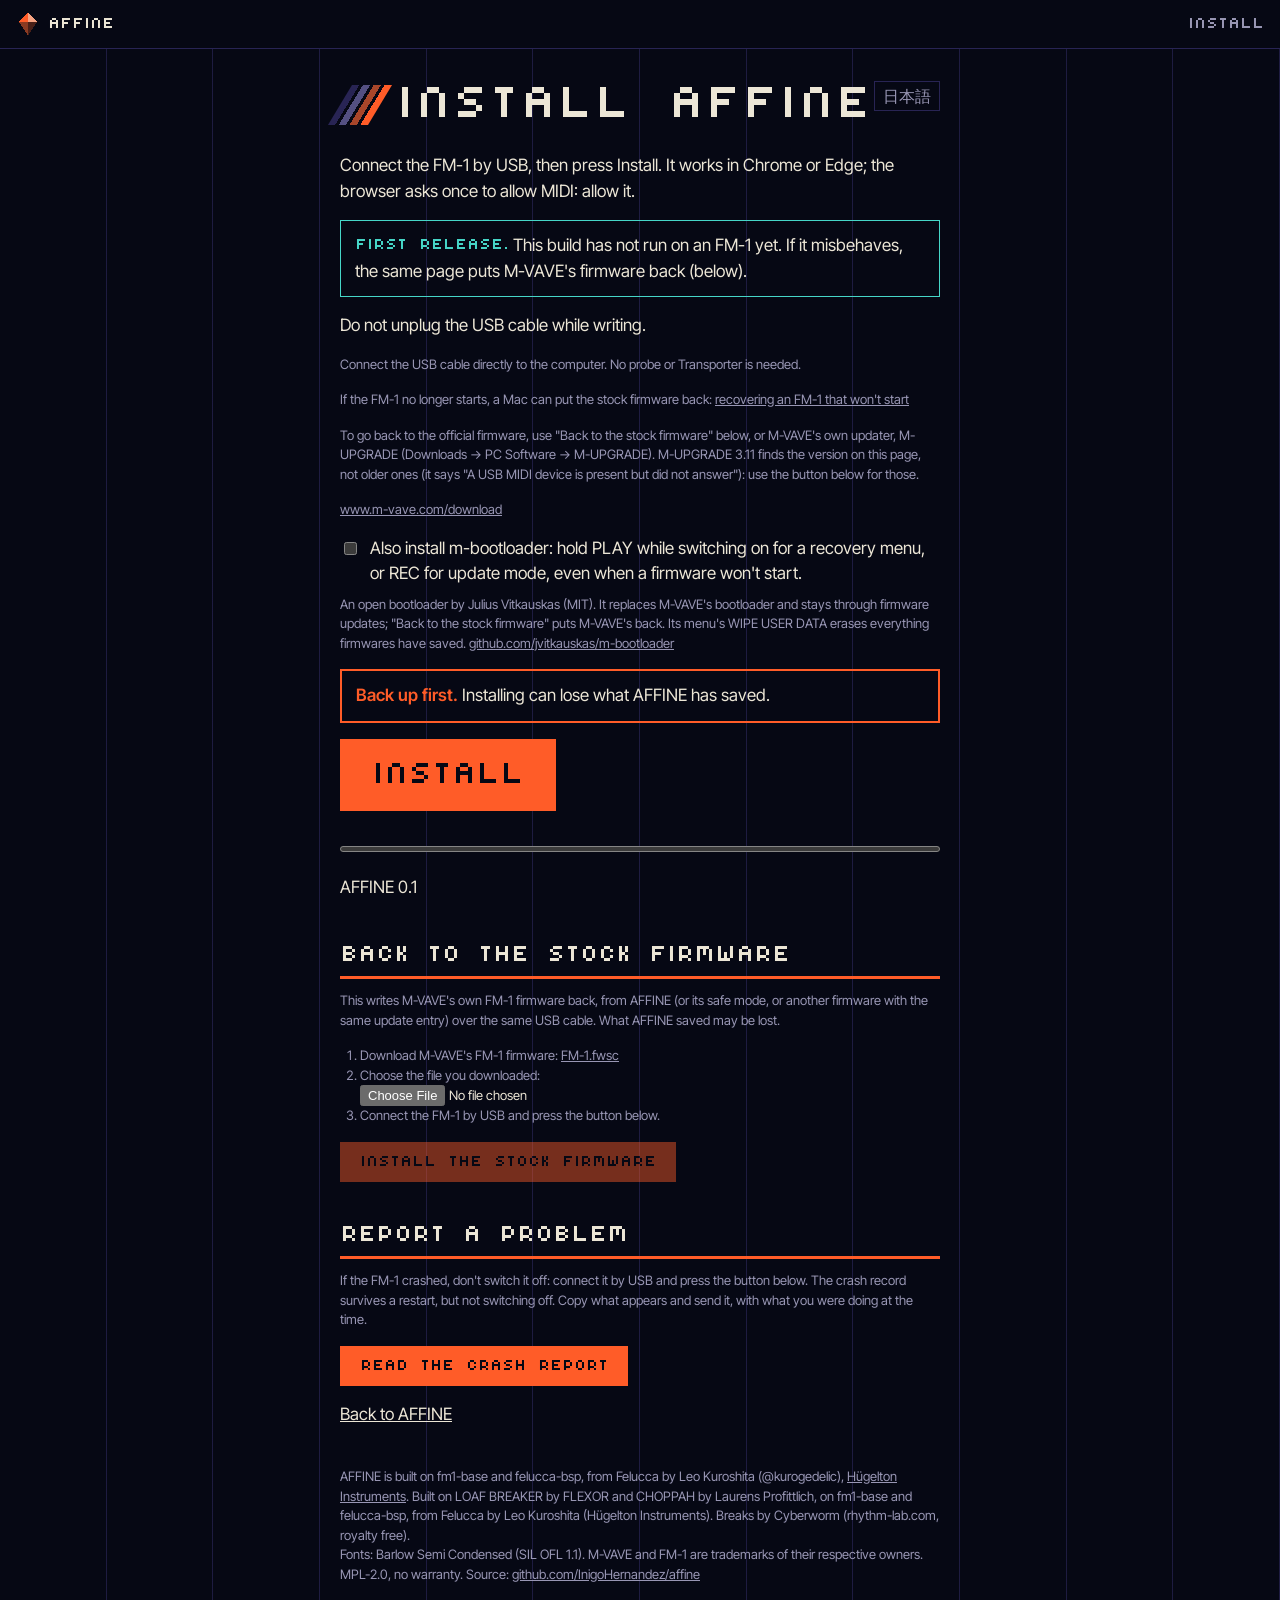
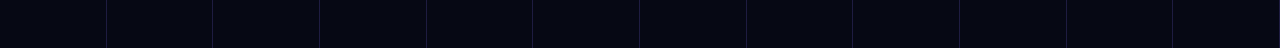
==== web/install/index.html @ 83c556fc "AFFINE 0.1: the installer on the site, the release's package, the Hub's files - web/install/: fm1-ba" ====
<!doctype html>
<!-- SPDX-License-Identifier: MPL-2.0
     Copyright (C) 2026 Charles Vestal
     Copyright (C) 2026 Leo Kuroshita (@kurogedelic), Hügelton Instruments
     A firmware's installer page: Felucca's (by way of X0X and FoMni-1), English first. tools/make_site.py fills in
     the firmware's name, source and credits ({{...}}) and inlines fm1pkg.js, fm1ota.js and the package's metadata. -->
<html lang="en">
<head>
<meta charset="utf-8">
<meta name="viewport" content="width=device-width, initial-scale=1">
<title>Install · AFFINE</title>
<style>
  /* light: the coral and the dim brown darkened just enough for 4.5:1 on the cream (and white on the coral) */
  :root { --bg: #faf4e8; --fg: #48392f; --dim: #6e5c4b; --accent: #b84a1e; --on-accent: #fff; --bad: #a3271b; --focus: #1f6fd1; }
  @media (prefers-color-scheme: dark) {
    :root:not([data-theme="light"]) { --bg: #1c1814; --fg: #f2e8d8; --dim: #b3a28e; --accent: #f28a5a; --on-accent: #2a140a; --bad: #ff8a73; --focus: #79adff; }
  }
  :root[data-theme="dark"] { --bg: #1c1814; --fg: #f2e8d8; --dim: #b3a28e; --accent: #f28a5a; --on-accent: #2a140a; --bad: #ff8a73; --focus: #79adff; }
  body { margin: 0; background: var(--bg); color: var(--fg);
         font: 16px/1.6 -apple-system, BlinkMacSystemFont, "Helvetica Neue", Arial, sans-serif; }
  main { max-width: 520px; margin: 0 auto; padding: 48px 16px 0; }
  footer { max-width: 520px; margin: 0 auto; padding: 24px 16px 48px; }
  h1 { font-size: 24px; font-weight: 600; margin: 0 0 24px; }
  .lang { float: right; font-size: 13px; color: var(--dim); cursor: pointer; text-decoration: underline; background: none; padding: 4px 0; }
  p { margin: 0 0 16px; }
  button { font: inherit; background: var(--accent); color: var(--on-accent); border: 0; border-radius: 999px; padding: 8px 22px; cursor: pointer; }
  button:disabled { opacity: .45; cursor: default; }
  :focus-visible { outline: 3px solid var(--focus); outline-offset: 2px; }
  a { color: inherit; }
  #alert { color: var(--bad); font-weight: 600; margin: 0; }
  #alert:empty { display: none; }
  .sr { position: absolute; width: 1px; height: 1px; overflow: hidden; clip: rect(0 0 0 0); white-space: nowrap; }
  #status { margin-top: 16px; min-height: 1.6em; }
  .small { color: var(--dim); font-size: 13px; }
  progress { width: 100%; height: 8px; margin-top: 16px; accent-color: var(--accent); }
  pre { color: var(--dim); font-size: 12px; white-space: pre-wrap; margin-top: 16px; }
  /* the log: its own scrolling box (an install is a few thousand lines), hidden until it has some */
  #log { max-height: 15em; overflow-y: auto; overscroll-behavior: contain; padding: 8px 10px; border-radius: 6px;
         border: 1px solid color-mix(in srgb, var(--dim) 35%, transparent); }
  #log:empty { display: none; }
  #portlist { list-style: none; padding: 0; }
  #portlist li { display: flex; gap: 10px; align-items: center; margin: 0 0 6px; }
  h2 { font-size: 18px; font-weight: 600; margin: 40px 0 12px; }
  ol { margin: 0 0 16px; padding-left: 20px; }
  textarea { width: 100%; box-sizing: border-box; font: 12px/1.4 ui-monospace, Menlo, monospace; color: var(--fg);
             background: transparent; border: 1px solid var(--dim); border-radius: 6px; padding: 8px; }
  input[type=file] { font: inherit; font-size: 13px; color: var(--fg); max-width: 100%; }
  .opt { display: flex; gap: 10px; align-items: flex-start; margin: 0 0 8px; }
  .opt input { margin-top: 6px; accent-color: var(--accent); }
  .backup { border: 2px solid var(--accent); border-radius: 10px; padding: 12px 14px; margin: 0 0 16px; }
  .backup strong { color: var(--accent); }
  dialog { max-width: 440px; border: 0; border-radius: 12px; padding: 24px; background: var(--bg); color: var(--fg);
           box-shadow: 0 8px 40px rgba(0, 0, 0, .35); }
  dialog::backdrop { background: rgba(0, 0, 0, .45); }
  dialog h2 { margin: 0 0 12px; }
  dialog .row { display: flex; gap: 12px; justify-content: flex-end; margin: 24px 0 0; }
  button.plain { background: none; color: var(--fg); border: 1px solid var(--dim); }
  @media (prefers-reduced-motion: reduce) { * { transition: none !important; animation: none !important; } }
</style>
<link rel="icon" href="../gem.svg" type="image/svg+xml">
<style>/* AFFINE (web/install_theme.py): the installer in POLYGON */
@font-face { font-family: "AFF Pixel"; src: url(../fonts/mono2k-font.otf) format("opentype"); font-display: block; }
@font-face { font-family: "Inter Tight"; src: url(../fonts/InterTight-400.woff) format("woff"); font-weight: 400; }
@font-face { font-family: "Inter Tight"; src: url(../fonts/InterTight-600.woff) format("woff"); font-weight: 600 900; }
:root, :root:not([data-theme="light"]), :root[data-theme="dark"] {
  --bg: #060814; --fg: #ece6d6; --dim: #9896b4; --accent: #ff5c28; --on-accent: #060814; --bad: #ff8a73; --focus: #46d6c8;
  --line: #282454; --card: #181634; color-scheme: dark; }
html { background: var(--bg); }
body { font: 17px/1.5 "Inter Tight", "Helvetica Neue", Arial, sans-serif;
  background-image: repeating-linear-gradient(90deg, transparent 0 calc(100% / 12 - 1px), color-mix(in srgb, var(--line) 70%, transparent) calc(100% / 12 - 1px) calc(100% / 12)); }
main { max-width: 600px; padding-top: 32px; }
footer { max-width: 600px; }
h1 { font: 400 48px/1 "AFF Pixel", ui-monospace, monospace; text-transform: uppercase; margin: 0 0 24px;
  display: flex; align-items: center; gap: 16px; }
h1::before { content: ""; flex: 0 0 auto; width: 40px; height: 40px; transform: skewX(-31deg);
  background: linear-gradient(90deg, var(--line) 0 18%, transparent 18% 27%, #545082 27% 45%, transparent 45% 54%, #a8462a 54% 72%, transparent 72% 81%, var(--accent) 81%); }
h2 { font: 400 24px/1.1 "AFF Pixel", ui-monospace, monospace; text-transform: uppercase; padding-bottom: 8px; border-bottom: 3px solid var(--accent); }
button { border-radius: 0; font: 400 16px/1 "AFF Pixel", ui-monospace, monospace; text-transform: uppercase; padding: 12px 20px; }
button:hover:not(:disabled) { outline: 2px solid var(--accent); outline-offset: 2px; }
button.plain { border-color: var(--line); }
.lang { font: 400 16px/1 "AFF Pixel", ui-monospace, monospace; text-decoration: none; color: var(--dim); border: 1px solid var(--line); padding: 6px 8px; }
#go { font-size: 32px; padding: 20px 32px; }
progress { height: 12px; accent-color: var(--accent); }
#log, textarea { border-radius: 0; border-color: var(--line); background: var(--card); }
.backup { border-radius: 0; }
dialog { border-radius: 0; border: 1px solid var(--accent); }
.affbar { display: flex; justify-content: space-between; align-items: center; gap: 16px; min-height: 48px; padding: 0 16px;
  border-bottom: 1px solid var(--line); background: var(--bg); font: 400 16px/1 "AFF Pixel", ui-monospace, monospace; text-transform: uppercase; }
.affbar a { display: inline-flex; align-items: center; gap: 8px; text-decoration: none; }
.affbar a:hover { color: var(--accent); }
.affbar svg { width: 24px; height: 24px; }
.affbar span { color: var(--dim); }
.affnote { padding: 12px 14px; border: 1px solid var(--focus); color: var(--fg); }
.affnote b { font: 400 16px/1 "AFF Pixel", ui-monospace, monospace; text-transform: uppercase; color: var(--focus); }
</style>
</head>
<body>
<nav class="affbar" aria-label="AFFINE"><a href="../"><svg viewBox="0 0 32 32" aria-hidden="true" shape-rendering="crispEdges"><path fill="#ff5c28" d="M16 1 4 13h12z"/><path fill="#f6a382" d="M16 1 28 13H16z"/><path fill="#8a3a22" d="M4 13h12v18z"/><path fill="#4a2018" d="M16 13h12L16 31z"/></svg>AFFINE</a><span>Install</span></nav>
<main>
  <button type="button" class="lang" id="lang" lang="ja">日本語</button>
  <h1>Install AFFINE</h1>
  <p data-t="intro">Connect the FM-1 by USB, then press Install. It works in Chrome or Edge; the browser asks once to allow MIDI: allow it.</p>
  <p class="affnote"><b>First release.</b> This build has not run on an FM-1 yet. If it misbehaves, the same page puts M-VAVE's firmware back (below).</p>
  <p data-t="warn">Do not unplug the USB cable while writing.</p>
  <p class="small" data-t="direct"></p>
  <p class="small"><span data-t="brick"></span>
    <a href="https://github.com/hugelton/felucca-bsp/tree/main/tools" data-t="bricklink">recovering an FM-1 that won't start</a></p>
  <p class="small" data-t="back"></p>
  <p class="small"><a href="https://www.m-vave.com/download" target="_blank" rel="noopener">www.m-vave.com/download<span class="sr" data-t="newtab"> (opens in a new tab)</span></a></p>
  <div id="mbootopt" hidden>
    <p class="opt"><input type="checkbox" id="mboot"><label for="mboot" data-t="mboot"></label></p>
    <p class="small"><span data-t="mbootwhy"></span>
      <a href="https://github.com/jvitkauskas/m-bootloader" target="_blank" rel="noopener">github.com/jvitkauskas/m-bootloader<span class="sr" data-t="newtab"> (opens in a new tab)</span></a></p>
  </div>
  <p class="backup"><strong data-t="bakh">Back up first.</strong> <span data-t="confirmbak"></span>
    <a class="baklink" href="../backup/" target="_blank" rel="noopener"><span data-t="backuplink"></span><span class="sr" data-t="newtab"> (opens in a new tab)</span></a></p>
  <p><button type="button" id="go" disabled data-t="install">Install</button></p>
  <label class="sr" for="bar" data-t="progress">Progress</label>
  <progress id="bar" max="100" value="0"></progress>
  <p id="status" role="status"></p>
  <p id="alert" role="alert"></p>
  <pre id="log"></pre>
  <div id="portpick" hidden>
    <h2 data-t="pickh">Is the FM-1 under another name?</h2>
    <p class="small" data-t="pickwhy"></p>
    <ul id="portlist" class="small"></ul>
    <p id="pickstatus" role="status"></p>
  </div>
  <h2 data-t="stockh">Back to the stock firmware</h2>
  <p class="small" data-t="stockwhy"></p>
  <ol class="small">
    <li><span data-t="stock1"></span> <a id="stocklink" href="https://yms-file-store.oss-cn-hongkong.aliyuncs.com/software/firmware/FM-1.fwsc">FM-1.fwsc</a></li>
    <li><label for="stockfile" data-t="stock2">Choose the file you downloaded:</label><br><input type="file" id="stockfile" accept=".fwsc"></li>
    <li data-t="stock3"></li>
  </ol>
  <p><button type="button" id="stockgo" disabled data-t="stockinstall">Install the stock firmware</button></p>
  <h2 data-t="reporth">Report a problem</h2>
  <p class="small" data-t="reportwhy"></p>
  <p><button type="button" id="reportgo" data-t="reportread">Read the crash report</button>
    <button type="button" id="reportcopy" hidden data-t="reportcopy">Copy</button></p>
  <p id="reportstatus" role="status"></p>
  <label class="sr" for="report" data-t="reportlabel">Crash report</label>
  <textarea id="report" readonly hidden rows="14"></textarea>
  <p><a href="../" data-t="manual">Back to AFFINE</a></p>
</main>
<dialog id="appask" aria-labelledby="appaskh">
  <form method="dialog">
    <h2 id="appaskh"></h2>
    <div id="appaskt"></div>
    <div class="row" id="appaskrow"></div>
  </form>
</dialog>
<dialog id="confirm" aria-labelledby="confirmh">
  <form method="dialog">
    <h2 id="confirmh" data-t="confirmh"></h2>
    <p class="backup"><strong data-t="bakh">Back up first.</strong> <span data-t="confirmbak"></span>
      <a class="baklink" href="../backup/" target="_blank" rel="noopener"><span data-t="backuplink"></span><span class="sr" data-t="newtab"> (opens in a new tab)</span></a></p>
    <p class="opt"><input type="checkbox" id="bakok"><label for="bakok" data-t="bakok"></label></p>
    <p data-t="confirm1"></p>
    <p id="confirmboot" data-t="confirmboot"></p>
    <div class="row"><button type="submit" class="plain" value="cancel" data-t="confirmcancel"></button>
      <button type="submit" id="confirmgo" value="go" disabled data-t="confirmgo"></button></div>
  </form>
</dialog>
<footer>
  <p class="small">AFFINE is built on fm1-base and felucca-bsp, from Felucca by Leo Kuroshita (@kurogedelic), <a href="https://hugelton.com" target="_blank" rel="noopener">Hügelton Instruments<span class="sr" data-t="newtab"> (opens in a new tab)</span></a>. Built on LOAF BREAKER by FLEXOR and CHOPPAH by Laurens Profittlich, on fm1-base and felucca-bsp, from Felucca by Leo Kuroshita (Hügelton Instruments). Breaks by Cyberworm (rhythm-lab.com, royalty free).<br>
    Fonts: Barlow Semi Condensed (SIL OFL 1.1). M-VAVE and FM-1 are trademarks of their respective owners.<br>
    <span data-t="license"></span> <a href="https://github.com/InigoHernandez/affine" target="_blank" rel="noopener">github.com/InigoHernandez/affine<span class="sr" data-t="newtab"> (opens in a new tab)</span></a></p>
</footer>
<script type="module">
// SPDX-License-Identifier: MPL-2.0
// Copyright (C) 2026 Charles Vestal
// Copyright (C) 2026 Chris Farrell (the FM-1's usual port names, and other ports asked only once allowed: from
//   fm-static, github.com/seajaysec/fm-static, by his permission under MPL-2.0: seajaysec/fm-static#1)
//
// Finding FM-1s on Web MIDI, one copy for every page: fm1-base's installer (through fm1ota.js) and backup page, and
// the FM-1 Screen Reader's page (fm1-reader web/reader.js). fm1-reader keeps a copy of this file, made and checked by
// its tools/sync_announce.sh: change it here.
//
// A port is asked who it is in one of two ways:
//  - The screen reader's HELLO (fm1-reader PROTOCOL.md): F0 7D 53 52 01 01 F7. 7D is the ID for non-commercial use,
//    which other gear ignores, so a HELLO goes to every port, ASK_TRIES times while the port stays plugged in. Every
//    firmware on fm1-base answers it (device/announce.c) with its name and the link to its words file, whatever its
//    port is called. M-VAVE's firmware and the update loader don't.
//  - The update protocol's identity query (fm1ota.js handshake): M-VAVE's own SysEx, which the stock firmware and the
//    loader answer too. It goes only to an askable port: one with a usual name (PORT_NAMES), one the user picked, or
//    one that answered a HELLO.
// A HELLO answer is told from the HELLO itself by the name in it: a loopback (macOS's IAC bus, a DAW's MIDI through)
// sends the HELLO back as it went out, with no name.

// port names asked without being picked (any case, part of the name). "FM1": the Open firmware's "FM1 Community"
// The FM-1 firmwares of the family name their own port after themselves (an FM-1 running one shows as that name alone):
// "optimist", "sloop", "melodee", "loom-8" / "loom8", as tools/fm1ports.py asks them too.
const PORT_NAMES = ["fm-1", "fm1", "felucca", "ota", "composite", "sinco", "usb-midi", "optimist", "sloop", "melodee", "loom-8", "loom8"];
function usualName(name, names = PORT_NAMES) {
  const n = (name || "").toLowerCase();
  return names.some((p) => n.includes(p));
}

const livePorts = (map) => [...map.values()].filter((p) => p.state !== "disconnected");

// an input's output: the one with its name; else the only one with its name but for a number at the end (Windows
// numbers each port); else the only output there is. null: none
function outputFor(access, input) {
  const outs = livePorts(access.outputs);
  const bare = (s) => (s || "").replace(/\s+\d+$/, "");
  const same = outs.filter((o) => bare(o.name) === bare(input.name));
  return outs.find((o) => o.name === input.name) || (same.length === 1 ? same[0] : null) ||
    (outs.length === 1 ? outs[0] : null);
}

// every plugged-in input that has an output: [{ name, input, output }]
function pairs(access) {
  return livePorts(access.inputs).map((input) => ({ name: input.name || "", input, output: outputFor(access, input) }))
    .filter((p) => p.output);
}

// ---------------------------------------------------------------- the screen reader's HELLO (fm1-reader PROTOCOL.md)
const SR = [0x7D, 0x53, 0x52];
const SR_HELLO = 1, SR_BYE = 2, SR_WHERE = 3, SR_SAY = 16, SR_VER = 1;
const ASK_TRIES = 3;
const srFrame = (cmd, ...args) => [0xF0, ...SR, cmd, ...args, 0xF7];
const isSr = (d) => !!d && d[0] === 0xF0 && d[1] === SR[0] && d[2] === SR[1] && d[3] === SR[2];

// a HELLO answer -> { name, words } (words: the https link to its words file, or ""), or null when it is none: a
// HELLO sent back by a loopback has no name
function srHello(d) {
  if (!isSr(d) || d[4] !== SR_HELLO || d[d.length - 1] !== 0xF7) return null;
  const [name = "", words = ""] = String.fromCharCode(...Array.from(d.slice(6, d.length - 1)).filter((b) => b < 128))
    .split("\0");
  if (!name) return null;
  return { name, words: /^https:\/\/[^\s"']+\.json$/.test(words) ? words : "" };
}

// which outputs a HELLO goes to now: every output ASK_TRIES times after it appears, then only the ones that answered
// (a reader keeps those listening). Other gear on the computer gets three short SysEx it ignores, not one every two
// seconds. forget(id) when a port is unplugged or lost: it is asked again
class Asking {
  constructor(tries = ASK_TRIES) { this.tries = tries; this.n = new Map(); }
  due(output, answered = false) {
    const k = this.n.get(output.id) || 0;
    if (!answered && k >= this.tries) return false;
    this.n.set(output.id, k + 1);
    return true;
  }
  forget(id) { this.n.delete(id); }
  clear() { this.n.clear(); }
}

// one search: the port pairs that answer a HELLO -> [{ name, firmware, words, input, output }] (firmware: the name
// and version it gives, e.g. "X0X 1.1"). Asks up to `tries` times, `ms` apart, stopping when every port has answered;
// skip(name): ports not to ask. No BYE after it: a device stops by itself 5 s after the last HELLO, and a BYE would
// also stop a reader page that is listening to it
async function askAll(access, { ms = 500, tries = ASK_TRIES, skip = () => false } = {}) {
  const ps = pairs(access).filter((p) => !skip(p.name));
  const got = new Map();
  const ears = ps.map((p) => [p, (e) => {
    const h = srHello(e.data);
    if (h && !got.has(p.input)) got.set(p.input, { name: p.name, firmware: h.name, words: h.words, input: p.input, output: p.output });
  }]);
  for (const [p, f] of ears) {
    try { await p.input.open(); } catch (_) { /* taken: it answers nothing */ }
    p.input.addEventListener("midimessage", f);
  }
  try {
    for (let t = 0; t < tries && got.size < ps.length; t++) {
      const sent = new Set();
      for (const p of ps) {
        if (got.has(p.input) || sent.has(p.output)) continue;
        sent.add(p.output);
        try { p.output.send(srFrame(SR_HELLO, SR_VER)); } catch (_) { /* unplugged */ }
      }
      await new Promise((r) => setTimeout(r, ms));
    }
  } finally {
    for (const [p, f] of ears) p.input.removeEventListener("midimessage", f);
  }
  return [...got.values()];
}

// SPDX-License-Identifier: MPL-2.0
// Copyright (C) 2026 Charles Vestal
// Copyright (C) 2026 Leo Kuroshita (@kurogedelic), Hügelton Instruments
// Copyright (C) 2026 Chris Farrell (checkUfw: from fm-static, github.com/seajaysec/fm-static, MPL-2.0 by his permission, seajaysec/fm-static#1)
//
// FM-1 .fwsc packages in the browser: the package identity and the image the
// device reads during an update.

const BLOCKS = 20, BLK = 0x30, KEEP = 0x2F;

// the package identity ("FM-1_904"): one marker byte after each of the first 20 blocks
function productOf(fwsc) {
  if (fwsc.length < BLOCKS * BLK) throw new Error("not an FM-1 package (too short)");
  let s = "";
  for (let i = 0; i < BLOCKS; i++) {
    const m = fwsc[i * BLK + KEEP];
    if (m !== 0x7D) s += String.fromCharCode((m - i - 1) & 0xFF);
  }
  return s;
}

// the image the device addresses during an update: the .fwsc without the 20 marker bytes
function logicalImage(fwsc) {
  const out = new Uint8Array(fwsc.length - BLOCKS);
  for (let i = 0; i < BLOCKS; i++) out.set(fwsc.subarray(i * BLK, i * BLK + KEEP), i * KEEP);
  out.set(fwsc.subarray(BLOCKS * BLK), BLOCKS * KEEP);
  return out;
}

const T16 = new Uint16Array(256);
for (let i = 0; i < 256; i++) {
  let c = i << 8;
  for (let k = 0; k < 8; k++) c = c & 0x8000 ? (c << 1) ^ 0x1021 : c << 1;
  T16[i] = c & 0xFFFF;
}
const crc16 = (d) => { let c = 0; for (let i = 0; i < d.length; i++) c = ((c << 8) & 0xFFFF) ^ T16[((c >> 8) ^ d[i]) & 0xFF]; return c; };
const ufwDec = (b, n) => { for (let i = 0, k = 0xFFFF; i < n; i++) { b[i] ^= k & 0xFF; k = ((k << 1) ^ (k & 0x8000 ? 0x1021 : 0)) & 0xFFFF; } return b; };

// the part types whose CRC is crc16 of the part's bytes as stored (bsp/tools/fm1pkg.py ufw() writes types 0 flash.bin
// and 100 ota.bin so; M-VAVE's V15 stock file has 2 info.log, empty, and 255 tail.bin so too). M-VAVE's other parts
// (50 USR, 52 isd_config.ini, 161 blimit.bin, 251 script.ver) carry a CRC that is not crc16 of the stored bytes, nor of
// them deciphered, padded to the entry's size or 512, or seeded 0xFFFF (measured on V15); its scheme is unknown, and
// the FM-1's loader (bsp chip/ota.c ota_ufw) reads only types 0 and 100 from the list, so those parts are only
// required to lie inside the image
const CHECKED_TYPES = new Set([0, 2, 100, 255]);

// a damaged or wrong file, caught before anything is sent: the UFW header's CRC, its entry list's, and each part's
// (bsp/tools/fm1pkg.py ufw() writes them), for the part types in CHECKED_TYPES; every other part must lie inside
// the image. Throws an Error saying which; returns nothing when all match
function checkUfw(image) {
  const rd16 = (b, o) => b[o] | (b[o + 1] << 8);
  const rd32 = (b, o) => (b[o] | (b[o + 1] << 8) | (b[o + 2] << 16) | (b[o + 3] << 24)) >>> 0;
  if (image.length < 0x40) throw new Error("not an FM-1 package (too short)");
  const h = ufwDec(image.slice(0, 0x40), 0x40);
  if (crc16(h.subarray(2, 0x40)) !== rd16(h, 0)) throw new Error("not an FM-1 package (header checksum)");
  const n = rd16(h, 8), end = 0x40 + n * 0x50;
  if (!n || end > image.length || crc16(image.subarray(0x40, end)) !== rd16(h, 2)) throw new Error("the package's list of parts is damaged");
  for (let i = 0; i < n; i++) {
    const e = ufwDec(image.slice(0x40 + i * 0x50, 0x90 + i * 0x50), 0x50);
    const off = rd32(e, 8), len = rd32(e, 12);
    const type = rd16(e, 0);
    if (off + len > image.length) throw new Error(`the package is damaged (part ${type} outside the file)`);
    if (CHECKED_TYPES.has(type) && crc16(image.subarray(off, off + len)) !== rd16(e, 4))
      throw new Error(`the package is damaged (part ${type} checksum)`);
  }
}

// the UFW entries of a logical image, by type (0 flash.bin, 100 ota.bin): {off, len}. The header and the
// entry list are ciphered with key 0xFFFF (felucca-bsp chip/ota.c ota_jl_enc); the CRCs are not checked here
function ufwEntries(image) {
  const dec = (off, n) => ufwDec(image.slice(off, off + n), n);
  const rd16 = (b, o) => b[o] | (b[o + 1] << 8);
  const rd32 = (b, o) => (b[o] | (b[o + 1] << 8) | (b[o + 2] << 16) | (b[o + 3] << 24)) >>> 0;
  const out = {};
  const n = Math.min(rd16(dec(0, 0x40), 8), 11);
  for (let i = 0; i < n; i++) {
    const e = dec(0x40 + i * 0x50, 0x50);
    out[rd16(e, 0)] = { off: rd32(e, 8), len: rd32(e, 12) };
  }
  return out;
}

// M-VAVE's stock files (the .fwsc as downloaded) whose SHA-256 is pinned, by the product they carry (V15 and V16, as felucca-bsp's tools/fm1_rescue.py pins them). A file that says it is
// one of these must be that very file, byte for byte: the digest covers every file in it, the loader and the layout, so
// nothing else needs parsing. Other versions of M-VAVE's firmware are not pinned (checkUfw and the FM-1 itself check them)
const STOCK_FILES = {
  "FM-1_015": { size: 699956, sha256: "db1642b2b6fa5c2cccb11ffd13878068bb28601678d3644049f99dc40e7edb8a" },   // V15
  "FM-1_016": { size: 718196, sha256: "d017fb65e70aca97ee29d944470c3515a74581df5c0576bf70de917c7b2b61d5" },   // V16 (felucca-bsp tools/fm1_rescue.py's STOCK)
};

async function sha256hex(bytes) {
  const d = await crypto.subtle.digest("SHA-256", bytes);
  return [...new Uint8Array(d)].map((x) => x.toString(16).padStart(2, "0")).join("");
}

// a stock file by its checksum: true when its product is pinned and the size and SHA-256 are the pinned ones, false when
// the product has no pinned checksum; throws an Error (code "modified") when it is pinned and the file differs
function stockChecksum(product, size, sha256) {
  const pin = STOCK_FILES[product];
  if (!pin) return false;
  if (size !== pin.size || sha256 !== pin.sha256) {
    const e = new Error(`the file says it is ${product} but it is not M-VAVE's file (size or SHA-256 differs)`);
    e.code = "modified";
    throw e;
  }
  return true;
}

// SPDX-License-Identifier: MPL-2.0
// Copyright (C) 2026 Charles Vestal
// Copyright (C) 2026 Leo Kuroshita (@kurogedelic), Hügelton Instruments
// Copyright (C) 2026 Chris Farrell (finding the FM-1 under any port name, M-VAVE's Open firmware's identities, resume's
//   return check: from fm-static, github.com/seajaysec/fm-static, by his permission under MPL-2.0:
//   seajaysec/fm-static#1)
//
// The FM-1 USB-MIDI update protocol (M-UPGRADE compatible) over WebMIDI. Ports are found with fm1ports.js.
// Step 1: the running firmware reads parts of the package and stages the update
// loader. Step 2: the loader reads the whole image and writes it. In both steps
// the device sends cmd 0x30 read requests on the logical image and we answer.
// Step 2 is the fast install when the loader can (felucca-bsp loader/ldr_core.c, LDR_FAST_CHUNK): before the upgrade
// command we say cmd 0x31 [1, 4096]; a loader that answers it within 0.5 s reads a table of flash.bin's 4 KiB sectors
// (CRC16, CRC-32) at 0xD0000000 + flash.bin's offset, checks it against the package before anything is erased, and asks
// only for the sectors that differ, 4 KiB at a time (a cut-off install resumes: what was written is skipped); it says
// how far it compared with cmd 0x32 [sectors compared, all]. A loader that says nothing gets the classic protocol,
// unchanged; a package without a Felucca loader (M-VAVE's firmware: M-VAVE's loader) never hears the hello.


const HS_QUERY = [0xF0, 0x00, 0x32, 0x45, 0x00, 0x00, 0x00, 0x40, 0x7F, 0xF7];
// the handshake with the one-byte body 01 (00 59 11, length 1, 01, checksum FE): a firmware on felucca-bsp's chip/ota.c
// answers HS_QUERY with its name, '_' and three digits only ("FM-1_601": M-UPGRADE 3.11 refuses more) and this one with
// its whole identity ("FM-1_6010000"). M-VAVE's firmware, the update loaders and older builds don't answer it.
// (PERF-1's scheme: its installers and ours ask the same way)
const HS_FULL = [0xF0, 0x00, 0x32, 0x45, 0x08, 0x00, 0x00, 0x40, 0x00, 0x7E, 0x01, 0xF7];
const UPGRADE = [0xF0, 0x22, 0x24, 0x35, 0x7F, 0xF7];
const MAXDATA = 512;
const FAST_CMD = 0x31, CHECK_CMD = 0x32, FAST_CHUNK = 4096, TABLE = 0xD0000000, TABLE_END = 0xE0000000;
const LOADER_MARK = [..."FELUCCA-LOADER-1"].map((c) => c.charCodeAt(0));
const sleep = (ms) => new Promise((r) => setTimeout(r, ms));
const IS_OTA = (id) => /^ota-/i.test(id.model);

// an FM-1 paired over Bluetooth MIDI shows a port named "... Bluetooth" beside its USB one: it never answers an update
// (and a Mac lists the paired one first), so no port with that word is asked, picked, listed or tried
const IS_BLUETOOTH = (name) => /bluetooth/i.test(name || "");

// M-VAVE's FM1 Open firmware (V10, 2026-10): its updater takes only a package it has been told about
// first (cmd 49 reads its state, cmd 50 arms it with the image length and the package's SHA-256); then
// the update runs as usual. Only M-VAVE's own FM-1 firmware is installed over it: its loader rewrites the
// whole flash, boot head included, which returns the FM-1 to stock.
const OPEN_RE = /^FM1_(OFFICIAL_OPEN|COMMUNITY_\d+)$/;
// M-VAVE's own Open firmware reports "FM-1_80000" and two digits (V14: FM-1_8000014; M-VAVE's Workbench treats it as
// open too); its update loader names itself "ota-FM1C_" and a build id in hex, not digits
const MVAVE_OPEN_RE = /^FM-1_80000\d\d$/;
const OPEN_LOADER_RE = /^ota-FM1C_[0-9a-f]+$/;
// The ports asked (fm1ports.js): a usual name (PORT_NAMES), a port the page allows (allow), one that appears during an
// update (see watch), or one that answers the screen reader's HELLO (answering: every fm1-base firmware does)
// M-VAVE's FM-1 firmware, any version: "FM-1_0" and two digits ("FM-1_016"; fm1-base's dev builds are
// "FM-1_x00", its releases longer; m-bootloader's installer is FM-1_099). Whether a package is safe to write is the device's to check
// (felucca-bsp chip/ota.c: a well-made writer, a bootable boot area), not a list of known files
const IS_STOCK = (product) => /^FM-1_0\d\d$/.test(product) && product !== "FM-1_099";

// the update loader of M-VAVE's own firmware: the stock one ("ota-FM-1_0" and two digits) and the Open firmware's (OPEN_LOADER_RE).
// Their layout of the image may differ from the one this package was made for, so a device found waiting in one of them is
// written only a package of M-VAVE's own firmware (IS_STOCK: the return to the stock firmware), never another firmware's
const IS_MVAVE_LOADER = (id) => /^ota-FM-1_0\d\d$/i.test(id.text) || OPEN_LOADER_RE.test(id.text);

// errors carry a code the pages translate: notfound, model, stopped, noloader, lost, noreturn,
// mismatch (detail: the identity the device reports), badreq, foreign (detail: the loader's identity)
function fail(code, msg, detail = "") { const e = new Error(msg); e.code = code; e.detail = detail; return e; }

function pack7(data) {
  const out = []; let acc = 0, nb = 0;
  for (const b of data) {
    acc |= b << nb; nb += 8;
    while (nb >= 7) { out.push(acc & 0x7F); acc >>>= 7; nb -= 7; }
  }
  if (nb) out.push(acc & 0x7F);
  return out;
}

function unpack7(s) {
  const out = []; let acc = 0, nb = 0;
  for (const b of s) {
    acc |= (b & 0x7F) << nb; nb += 7;
    while (nb >= 8) { out.push(acc & 0xFF); acc >>>= 8; nb -= 8; }
  }
  return out;
}

function response(addr, data, fl = 0) {
  const len = data.length;
  const body = [0x00, 0x59, 0x30, (len + 8) & 0xFF, ((len + 8) >> 8) & 0xFF, 0, fl,
    addr & 0xFF, (addr >>> 8) & 0xFF, (addr >>> 16) & 0xFF, (addr >>> 24) & 0xFF,
    len & 0xFF, (len >> 8) & 0xFF, 0, ...data];
  let s = 0;
  for (let i = 6; i < body.length; i++) s += body[i];
  body.push(~s & 0xFF);
  return [0xF0, ...pack7(body), 0xF7];
}

function parseRequest(pkt) {
  if (pkt[0] !== 0xF0 || pkt[pkt.length - 1] !== 0xF7) return null;
  const u = unpack7(pkt.slice(1, -1));
  if (u.length !== 15 || u[0] !== 0 || u[1] !== 0x59 || u[2] !== 0x30) return null;
  let s = 0;
  for (let i = 6; i < 14; i++) s += u[i];
  if ((~s & 0xFF) !== u[14]) return null;
  return { fl: u[6], addr: (u[7] | (u[8] << 8) | (u[9] << 16) | (u[10] << 24)) >>> 0, len: u[11] | (u[12] << 8) | (u[13] << 16) };
}

function parseIdentity(pkt) {
  const d = unpack7(pkt.slice(1, -1));
  if (d.length !== 34 || d[0] !== 0 || d[1] !== 0x59 || d[2] !== 0x11) return null;
  const z = d.indexOf(0, 6);                     // the text up to its first zero (bytes after it may carry data)
  const txt = String.fromCharCode(...d.slice(6, z < 0 || z > 33 ? 33 : z));
  if (OPEN_RE.test(txt)) return { text: txt, model: "FM-1", version: 0, open: true };
  if (OPEN_LOADER_RE.test(txt)) return { text: txt, model: "ota-FM1C", version: 0, open: true };
  const m = /^([^_]+)_(\d+)$/.exec(txt);
  if (!m) return null;
  return { text: txt, model: m[1], version: parseInt(m[2], 10), ...(MVAVE_OPEN_RE.test(txt) ? { open: true } : {}) };
}

// the resource region (device/res.c; fm1.toml resources): NAME-res.bin, written after an update as a restore is
// (web/backup): RES_REQ with the payload's length and CRC-32, then the FM-1's reads (the payload's offsets) until it
// reads RES_OK, or RES_FAIL | its code. After Melodee's web/fm1res.js and its installer step (Kerem Kilic, Ellic
// Studio; used in fm1-base under MPL-2.0 with permission)
const RES_REQ = 0x44, RES_MAGIC = 0x31534552, RES_HEAD = 32, RES_OK = 0xC0000000, RES_FAIL = 0xCF000000;
const CRC32_T = (() => {
  const t = new Uint32Array(256);
  for (let n = 0; n < 256; n++) { let c = n; for (let k = 0; k < 8; k++) c = c & 1 ? 0xEDB88320 ^ (c >>> 1) : c >>> 1; t[n] = c >>> 0; }
  return t;
})();
function crc32(d) {                                // zlib's
  let c = 0xFFFFFFFF;
  for (let i = 0; i < d.length; i++) c = CRC32_T[(c ^ d[i]) & 0xFF] ^ (c >>> 8);
  return (c ^ 0xFFFFFFFF) >>> 0;
}
const rd32 = (b, o) => (b[o] | b[o + 1] << 8 | b[o + 2] << 16 | b[o + 3] << 24) >>> 0;
const le32 = (v) => [v & 0xFF, (v >>> 8) & 0xFF, (v >>> 16) & 0xFF, (v >>> 24) & 0xFF];
// a NAME-res.bin, its header checked (magic, the header's CRC, the payload's length and CRC) -> {payload, crc};
// throws (code "resbad") on anything else (tools/fm1_resources.py payload_of)
function resPayload(region) {
  const bad = () => fail("resbad", "not a resource file, or a damaged one");
  if (region.length < RES_HEAD || rd32(region, 0) !== RES_MAGIC || rd32(region, 28) !== crc32(region.subarray(0, 28))) throw bad();
  const len = rd32(region, 4), crc = rd32(region, 8), payload = region.subarray(RES_HEAD, RES_HEAD + len);
  if (payload.length !== len || crc32(payload) !== crc) throw bad();
  return { payload, crc };
}

// one MIDI in/out pair with a SysEx queue
class Link {
  constructor(input, output) {
    this.input = input; this.output = output; this.q = []; this.waiter = null;
    input.onmidimessage = (ev) => {
      if (ev.data[0] !== 0xF0) return;
      this.q.push(Array.from(ev.data));
      if (this.waiter) { const w = this.waiter; this.waiter = null; w(); }
    };
  }
  get lost() { return this.input.state === "disconnected" || this.output.state === "disconnected"; }
  // false when the port is gone (unplugged): WebMIDI throws on a disconnected output
  send(bytes) {
    try { this.output.send(bytes); return true; } catch (_) { return false; }
  }
  drain() { this.q.length = 0; }
  async read(ms) {
    if (!this.q.length) {
      let tm;
      await Promise.race([new Promise((r) => { this.waiter = r; }), new Promise((r) => { tm = setTimeout(r, ms); })]);
      clearTimeout(tm);
      this.waiter = null;
    }
    return this.q.shift() || null;
  }
  close() { this.input.onmidimessage = null; }
}

// send a handshake -> the identity answered, null (no answer in ms), false (the send failed)
async function ask(link, query, ms) {
  if (!link.send(query)) return false;
  const end = Date.now() + ms;
  while (Date.now() < end) {
    const p = await link.read(end - Date.now());
    if (!p) break;
    const id = parseIdentity(p);
    if (id) return id;
  }
  return null;
}

// the identity: HS_QUERY, then HS_FULL when the answer is NAME_ and three digits (a firmware on chip/ota.c tells its
// whole identity so); the plain answer when nothing answers HS_FULL (M-VAVE's, an older build)
async function handshake(link, tries = 3) {
  link.drain();
  for (let t = 0; t < tries; t++) {
    const id = await ask(link, HS_QUERY, 1000);
    if (id === false) return null;
    if (id === null) continue;
    if (IS_OTA(id) || !/^[^_]+_\d{3}$/.test(id.text)) return id;
    const full = await ask(link, HS_FULL, 600);
    return full && full.model === id.model && full.text.startsWith(id.text) ? full : id;
  }
  return null;
}

function frame(cmd, payload = []) {
  let s = 0;
  for (const b of payload) s += b;
  return [0xF0, ...pack7([0x00, 0x59, cmd, payload.length & 0xFF, payload.length >> 8, 0, ...payload, ~s & 0xFF]), 0xF7];
}

const FAST_HELLO = frame(FAST_CMD, [1, FAST_CHUNK & 0xFF, FAST_CHUNK >> 8]);

// any frame in the update protocol's framing, its checksum checked -> {cmd, body}, or null
function parseFrame(pkt) {
  if (pkt[0] !== 0xF0 || pkt[pkt.length - 1] !== 0xF7) return null;
  const u = unpack7(pkt.slice(1, -1));
  if (u.length < 7 || u[0] !== 0 || u[1] !== 0x59) return null;
  const n = u[3] | (u[4] << 8) | (u[5] << 16);
  if (u.length !== 7 + n) return null;
  let s = 0;
  for (let i = 6; i < 6 + n; i++) s += u[i];
  return (~s & 0xFF) === u[6 + n] ? { cmd: u[2], body: u.slice(6, 6 + n) } : null;
}

// the UFW's CRC16 (XMODEM: poly 0x1021, init 0), as felucca-bsp chip/ota.c ota_crc16
const UFW_CRC16_T = (() => {
  const t = new Uint16Array(256);
  for (let n = 0; n < 256; n++) { let c = n << 8; for (let k = 0; k < 8; k++) c = c & 0x8000 ? (c << 1) ^ 0x1021 : c << 1; t[n] = c & 0xFFFF; }
  return t;
})();
function ufwCrc16(d, c = 0) {   // (not crc16: fm1pkg.js has one, and the installer page inlines both)
  for (let i = 0; i < d.length; i++) c = (UFW_CRC16_T[((c >> 8) ^ d[i]) & 0xFF] ^ (c << 8)) & 0xFFFF;
  return c;
}

// the fast install's table: n entries, one per 4 KiB sector of the image from off: [CRC16, CRC-32] little-endian
function sectorTable(image, off, n) {
  const t = [];
  for (let k = 0; k < n; k++) {
    const sec = image.subarray(off + k * FAST_CHUNK, off + (k + 1) * FAST_CHUNK), c = ufwCrc16(sec);
    t.push(c & 0xFF, c >> 8, ...le32(crc32(sec)));
  }
  return t;
}

// the package brings a Felucca update loader (its marker): only that loader hears the fast install's hello
function hasLoader(image) {
  outer: for (let i = image.indexOf(LOADER_MARK[0]); i >= 0 && i + LOADER_MARK.length <= image.length;
    i = image.indexOf(LOADER_MARK[0], i + 1)) {
    for (let k = 1; k < LOADER_MARK.length; k++) if (image[i + k] !== LOADER_MARK[k]) continue outer;
    return true;
  }
  return false;
}

// the fast install's word: true when the loader answers it within 0.5 s (it holds for the next session); an older
// loader, or one still in a fast session it kept (it asks 4 KiB all the same: serve takes them), says nothing
async function fastHello(link) {
  link.drain();
  if (!link.send(FAST_HELLO)) return false;
  const end = Date.now() + 500;
  while (Date.now() < end) {
    const p = await link.read(end - Date.now());
    if (!p) break;
    const f = parseFrame(p);
    if (f && f.cmd === FAST_CMD && f.body.length === 3 && f.body[0] === 1 && (f.body[1] | (f.body[2] << 8)) >= FAST_CHUNK) return true;
  }
  return false;
}

// send a command -> the payload of its reply, or null
async function query(link, cmd, payload = []) {
  link.drain();
  if (!link.send(frame(cmd, payload))) return null;
  const end = Date.now() + 1500;
  while (Date.now() < end) {
    const p = await link.read(end - Date.now());
    if (!p) break;
    if (p[0] !== 0xF0 || p[p.length - 1] !== 0xF7) continue;
    const u = unpack7(p.slice(1, -1));
    if (u.length < 7 || u[0] !== 0 || u[1] !== 0x59 || u[2] !== cmd) continue;
    let s = 0;
    for (let i = 6; i < u.length; i++) s += u[i];
    if ((s & 0xFF) === 0xFF) return u.slice(6, 6 + (u[3] | (u[4] << 8)));
  }
  return null;
}

class Updater {
  constructor(access, log) {
    this.access = access;
    this.log = log || (() => {});
    this.names = PORT_NAMES.slice();        // the usual names (setNames adds the user's own)
    this.allowed = new Set();               // ports the user picked although their names are none of the usual ones
    this.baseline = null;                   // the ports when an update started (watch)
    this.answered = new Set();              // ports found by answering() (a page may remember them, as the user's picks)
    this.classic = false;                   // never the fast install (write)
    this.pause = 10;                        // ms before each answer of the classic protocol (tests: 0)
  }

  setNames(list) { this.names = [...PORT_NAMES, ...list.map((x) => String(x).trim().toLowerCase()).filter(Boolean)]; }
  allow(name) { this.allowed.add(name); }
  usual(name) { return usualName(name, this.names); }

  // the port names now: an FM-1 restarting into its update loader and back can come back under another name (the loader
  // has another USB id, and macOS names a port from its own cache, by USB id and socket). Until unwatch(), a port that
  // was not there now is asked too
  watch() { this.baseline = new Set(livePorts(this.access.inputs).map((i) => i.name || "")); }
  unwatch() { this.baseline = null; }

  // the port names that have an input and an output, whatever they are called (for a list to pick from)
  ports() { return [...new Set(pairs(this.access).map((p) => p.name))].filter((n) => !IS_BLUETOOTH(n)); }

  // never probe other gear: a usual name, a port the user allowed or that answered a HELLO, or one that appeared during
  // an update; never a Bluetooth MIDI port
  askable(name) { return !IS_BLUETOOTH(name) && (this.usual(name) || this.allowed.has(name) || (!!this.baseline && !this.baseline.has(name || ""))); }

  // FM-1s on ports of any name: the ones that answer the screen reader's HELLO (fm1ports.js askAll; every fm1-base
  // firmware does), allowed from then on -> their port names (also kept in this.answered)
  async answering() {
    const got = await askAll(this.access, { skip: (n) => this.askable(n) || IS_BLUETOOTH(n) });
    for (const g of got) { this.allow(g.name); this.answered.add(g.name); }
    return got.map((g) => g.name);
  }

  // find(), and when nothing answers on the ports asked, again after asking the others for a HELLO
  async findAny(filter) {
    return (await this.find(filter)) || ((await this.answering()).length ? await this.find(filter) : null);
  }

  // ask one port who it is (allowing it): -> its identity, or null
  async probe(name) {
    this.allow(name);
    const dev = await this.find(null, name);
    if (!dev) return null;
    dev.link.close();
    return dev.id;
  }

  // every in/out pair with the same port name that answers the handshake (only: the port called only)
  async find(filter, only) {
    for (const input of livePorts(this.access.inputs)) {
      if (IS_BLUETOOTH(input.name) || (only != null ? input.name !== only : !this.askable(input.name))) continue;
      const output = outputFor(this.access, input);
      if (!output) continue;
      try { await input.open(); await output.open(); } catch (_) { continue; }
      const link = new Link(input, output);
      const id = await handshake(link, 2);
      if (id && (!filter || filter(id))) return { link, id, name: input.name };
      link.close();
    }
    return null;
  }

  async waitFor(filter, ms) {
    const end = Date.now() + ms;
    while (Date.now() < end) {
      const dev = await this.find(filter);
      if (dev) return dev;
      await sleep(1000);
    }
    return null;
  }

  // serve read requests until the device asks for one of the finish addresses; stops early
  // when the port disappears (lost: true) instead of waiting out idleMs. The update loader (opt.loader) may also ask
  // 4 KiB reads and the sector table (the fast install: one it said yes to, opt.fast, or a fast session it kept) and
  // say how far it compared (cmd 0x32 -> opt.onCheck(k, n)); onProgress(served, bytes, addr, len)
  async serve(link, image, finishAddr, idleMs, onProgress, opt = {}) {
    let served = 0, bytes = 0, last = Date.now();
    for (;;) {
      const pkt = await link.read(1000);
      if (!pkt) {
        if (link.lost) return { served, finished: false, lost: true };
        if (Date.now() - last > idleMs) return { served, finished: false };
        continue;
      }
      const r = parseRequest(pkt);
      if (!r) {
        const f = opt.loader && opt.onCheck ? parseFrame(pkt) : null;
        if (f && f.cmd === CHECK_CMD && f.body.length === 4) {
          last = Date.now();
          opt.onCheck(f.body[0] | (f.body[1] << 8), f.body[2] | (f.body[3] << 8));
        }
        continue;
      }
      last = Date.now();
      if (r.addr === 0xE0000000 || r.addr === 0xF0000000) {
        link.send(response(r.addr, [...new TextEncoder().encode("success"), 0]));
        if (r.addr === finishAddr) return { served, finished: true };
        continue;
      }
      let data;
      if (opt.loader && r.addr >= TABLE && r.addr < TABLE_END) {
        const off = r.addr - TABLE, n = Math.floor(r.len / 6);
        if (!r.len || r.len % 6 || r.len > FAST_CHUNK || off + n * FAST_CHUNK > image.length) throw fail("badreq", `bad table request ${off.toString(16)}+${r.len}`);
        data = sectorTable(image, off, n);
      } else {
        if (r.len > (opt.loader ? FAST_CHUNK : MAXDATA) || r.addr + r.len > image.length) throw fail("badreq", `bad request ${r.addr.toString(16)}+${r.len}`);
        data = Array.from(image.subarray(r.addr, r.addr + r.len));
      }
      if (!opt.fast && this.pause) await sleep(this.pause);
      if (!link.send(response(r.addr, data, r.fl))) {
        return { served, finished: false, lost: true };
      }
      served++;
      bytes += r.len;
      if (onProgress) onProgress(served, bytes, r.addr, r.len);
    }
  }

  // full install: running firmware -> loader -> new firmware
  async install(image, product, onStep, sha256) {
    const step = onStep || (() => {});
    const dev = await this.findAny((id) => !IS_OTA(id));
    if (!dev) throw fail("notfound", "FM-1 not found (USB cable, and no other app using it?)");
    const [model] = product.split("_");
    if (dev.id.model !== model) { dev.link.close(); throw fail("model", `the device is ${dev.id.text}, the package is for ${product}`); }
    if (dev.id.open) await this.arm(dev, image, product, sha256);
    try { return await this.stages(dev, image, product, step); } finally { this.unwatch(); }
  }

  async stages(dev, image, product, step) {
    this.watch();
    step("start", dev.id.text);
    dev.link.send(UPGRADE);
    await sleep(2000);
    const s1 = await this.serve(dev.link, image, 0xE0000000, 8000, (n, b) => step("verify", n, b));
    dev.link.close();
    if (!s1.finished) throw fail(s1.lost ? "lost" : "stopped", `the device ${s1.lost ? "was disconnected" : "stopped"} after ${s1.served} requests: nothing was written`);
    step("loader");
    await sleep(3000);
    const ota = await this.waitFor(IS_OTA, 30000);
    if (!ota) throw fail("noloader", "the update loader did not appear. Replug the USB cable and press Install again: the device stays in update mode until it is finished.");
    const s2 = await this.write(ota, image, step);
    if (!s2.finished) throw fail(s2.lost ? "lost" : "stopped", `the loader ${s2.lost ? "was disconnected" : "stopped"} after ${s2.served} requests. Replug and press Install again to resume.`);
    step("reboot");
    await sleep(3000);
    const back = await this.waitFor((id) => !IS_OTA(id), 40000);
    if (!back) throw fail("noreturn", "the device did not come back: power-cycle it");
    back.link.close();
    if (back.id.text !== product) throw fail("mismatch", `installed, but the device reports ${back.id.text}`, back.id.text);
    step("done", back.id.text);
    return back.id.text;
  }

  // m-bootloader (github.com/jvitkauskas/m-bootloader, MIT) after an install: the running firmware (product)
  // stages the package's installer (no flash.bin: any well-made writer, felucca-bsp chip/ota.c) and resets; the bootloader
  // runs it, it rewrites the boot area [0, 0x4000) only and restarts into the firmware. It never talks to us:
  // we wait for the firmware to come back. A firmware that does not know it refuses it, and nothing is written.
  async installBoot(image, product, onStep) {
    this.watch();
    try { return await this.bootStages(image, product, onStep || (() => {})); } finally { this.unwatch(); }
  }

  async bootStages(image, product, step) {
    const dev = await this.waitFor((id) => !IS_OTA(id) && id.text === product, 40000);
    if (!dev) throw fail("noreturn", "the device did not come back: power-cycle it");
    step("bootstart");
    dev.link.send(UPGRADE);
    await sleep(2000);
    const s = await this.serve(dev.link, image, 0xE0000000, 8000);
    dev.link.close();
    if (!s.finished) throw fail(s.lost ? "lost" : "bootrefused", `m-bootloader: the device stopped after ${s.served} requests: nothing was written`);
    step("bootwrite");
    await sleep(3000);
    const back = await this.waitFor((id) => !IS_OTA(id), 40000);
    if (!back) throw fail("noreturn", "the device did not come back: power-cycle it");
    back.link.close();
    step("bootdone", back.id.text);
    return back.id.text;
  }

  // M-VAVE's Open firmware: allow the update of M-VAVE's own firmware (sha256: the package file's, hex)
  async arm(dev, image, product, sha256) {
    if (!IS_STOCK(product) || !/^[0-9a-f]{64}$/.test(sha256 || "")) {
      dev.link.close();
      throw fail("open", `This FM-1 runs M-VAVE's ${dev.id.text} firmware. Put the stock firmware back first ("Back to the stock firmware"), then install this.`, dev.id.text);
    }
    const cap = await query(dev.link, 49);
    if (!cap || cap.length !== 47 || String.fromCharCode(...cap.slice(0, 4)) !== "FMC1" || cap[6] !== 0) {
      dev.link.close();
      throw fail("stopped", `${dev.id.text} did not accept the update: nothing was written`);
    }
    const n = image.length;
    const tag = sha256.match(/../g).map((h) => parseInt(h, 16));
    const ack = await query(dev.link, 50, [1, cap[5], n & 0xFF, (n >>> 8) & 0xFF, (n >>> 16) & 0xFF, (n >>> 24) & 0xFF, ...tag]);
    if (!ack || ack.length !== 1 || ack[0] !== 0) {
      dev.link.close();
      throw fail("stopped", `${dev.id.text} refused the package: nothing was written`);
    }
  }

  // the resource region after an install (resPayload's file): once the FM-1 runs product, RES_REQ, then its reads
  // answered -> 0 written (or there already), else the FM-1's code (device/res.c: 2 transfer, 7 erase, 8 write,
  // 10 playing, 20 another build's, 21 the store's move not done, 22 the check). Throws noreturn, lost, stopped, badreq
  async installRes(region, product, onProgress) {
    const { payload, crc } = resPayload(region);
    const dev = await this.waitFor((id) => !IS_OTA(id) && id.text === product, 40000);
    if (!dev) throw fail("noreturn", "the device did not come back: power-cycle it");
    const { link } = dev;
    try {
      link.drain();
      link.send(frame(RES_REQ, [...le32(payload.length), ...le32(crc)]));
      let last = Date.now(), idle = 10000;                /* (the first read after the region's erase) */
      for (;;) {
        const pkt = await link.read(500);
        if (!pkt) {
          if (link.lost) throw fail("lost", "the device was disconnected");
          if (Date.now() - last > idle) throw fail("stopped", "the device stopped asking for the resources");
          continue;
        }
        const r = parseRequest(pkt);
        if (!r) continue;
        last = Date.now(); idle = 10000;
        const top = (r.addr & 0xFF000000) >>> 0;
        if (top === RES_OK || top === RES_FAIL) {
          link.send(response(r.addr, [...new TextEncoder().encode("success"), 0], r.fl));
          return top === RES_OK ? 0 : (r.addr & 0xFFFF) || 99;
        }
        if (r.len > MAXDATA || r.addr + r.len > payload.length) throw fail("badreq", `bad request ${r.addr.toString(16)}+${r.len}`);
        if (!link.send(response(r.addr, Array.from(payload.subarray(r.addr, r.addr + r.len)), r.fl))) throw fail("lost", "the device was disconnected");
        if (onProgress) onProgress(((r.addr + r.len) * 100) / payload.length);
      }
    } finally { link.close(); }
  }

  // step 2 with the loader found by find()/waitFor(): the fast install when the loader answers its hello (not with
  // this.classic, nor for a package without a Felucca loader), else the classic one. step("write", served, bytes) as
  // before; in the fast install step("write", served, bytes, pct) with pct the share of the app area compared or
  // written (0..99, never back), and step("mode", "fast" | "classic") first
  async write(ota, image, step) {
    const fast = !this.classic && hasLoader(image) && await fastHello(ota.link);
    step("mode", fast ? "fast" : "classic");
    let pct = 0, off = null, n = 0;
    const show = (p, served, bytes) => { if (p > pct) { pct = p; step("write", served, bytes, pct); } };
    const onRead = (served, bytes, addr, len) => {
      if (addr >= TABLE && addr < TABLE_END) { off = addr - TABLE; n = Math.floor(len / 6); }
      else if (off !== null) { if (n && addr >= off) show(Math.min(99, Math.floor(((Math.floor((addr - off) / FAST_CHUNK) + 1) * 100) / n)), served, bytes); }
      else step("write", served, bytes);
    };
    const onCheck = (k, total) => { if (total) show(Math.min(99, Math.floor((k * 100) / total)), 0, 0); };
    ota.link.send(UPGRADE);
    await sleep(fast ? 50 : 2000);
    const s2 = await this.serve(ota.link, image, 0xF0000000, 180000, onRead, { loader: true, fast, onCheck });
    ota.link.close();
    return s2;
  }

  // resume: the device is already in update mode (loader) -> true when the write finished. With the product, a loader of
  // M-VAVE's own firmware is refused unless the product is M-VAVE's too (foreign), and the
  // FM-1 has to come back running it (as at the end of install)
  async resume(image, onStep, product) {
    const step = onStep || (() => {});
    const ota = await this.find(IS_OTA);
    if (!ota) return false;
    if (product && !IS_STOCK(product) && IS_MVAVE_LOADER(ota.id)) {
      ota.link.close();
      throw fail("foreign", `the FM-1 is in the update mode of M-VAVE's own firmware (${ota.id.text}) and this package is not for it: nothing was written`, ota.id.text);
    }
    this.watch();
    try {
      if (!(await this.write(ota, image, step)).finished) return false;
      if (product) {
        step("reboot");
        await sleep(3000);
        const back = await this.waitFor((id) => !IS_OTA(id), 40000);
        if (!back) throw fail("noreturn", "the device did not come back: power-cycle it");
        back.link.close();
        if (back.id.text !== product) throw fail("mismatch", `written, but the device reports ${back.id.text}`, back.id.text);
        step("done", back.id.text);
      }
      return true;
    } finally { this.unwatch(); }
  }
}

const $ = (id) => document.getElementById(id);
const TEXT = {
  ja: {
    intro: "FM-1 を USB で接続し、「インストール」を押してください。Chrome か Edge で使えます。ブラウザが MIDI の使用許可を一度求めるので、許可してください。",
    newtab: "（新しいタブで開きます）", progress: "進行状況", pct: " {n}%",
    warn: "書き込み中は USB を抜かないでください。",
    install: "インストール", other: "English",
    manual: "AFFINE のページへ",
    direct: "USB ケーブルはパソコンに直接つないでください。Probe や Transporter などの機材は不要です。",
    brick: "万一 FM-1 が起動しなくなった場合は、Mac から標準ファームウェアに戻せます:",
    bricklink: "起動しない FM-1 の復旧（英語）",
    back: "公式ファームウェアに戻すには、このページ下の「純正ファームウェアに戻す」か、M-VAVE 公式のアップデーター M-UPGRADE（Downloads → PC Software → M-UPGRADE）を使います。M-UPGRADE 3.11 はこのページのバージョンを見つけますが、それより古いバージョンは見つけられません（「A USB MIDI device is present but did not answer」と表示されます）。その場合はこのページ下のボタンを使ってください。",
    stockh: "純正ファームウェアに戻す",
    stockwhy: "M-VAVE の FM-1 ファームウェアを、AFFINE（またはそのセーフモード）から同じ USB ケーブルで書き込みます。AFFINE で保存したものは消えることがあります。",
    stock1: "M-VAVE の FM-1 ファームウェアをダウンロード:",
    stock2: "ダウンロードしたファイルを選ぶ:",
    stock3: "FM-1 を USB で接続し、下のボタンを押す。",
    stockinstall: "純正ファームウェアを書き込む",
    stockok: "M-VAVE の FM-1 ファームウェアです。チェックサムが一致しました。ボタンを押してください。",
    stockbad: "これは M-VAVE の FM-1 ファームウェアのファイルではありません。上のリンクのファイルを選んでください。",
    stockdone: "完了。FM-1 は純正ファームウェアで起動しました。",
    nomidi: "このブラウザでは使えません。Chrome か Edge で開いてください。", loadfail: "読み込めませんでした: ",
    start: "開始します", verify: "確認中", loader: "書き込みモードに切り替え中", write: "書き込み中",
    reboot: "再起動中", done: "完了しました", stopped: "途中で止まりました。USB を挿し直してもう一度押してください。",
    error: "エラー: ",
    denied: "MIDI（SysEx）の使用が許可されませんでした。アドレスバーのサイト設定で MIDI を許可して、もう一度押してください。",
    notfound: "FM-1 が見つかりません。USB ケーブル（データ通信用か）を確かめ、MIDI を使う他のアプリやブラウザのタブ（別のファームウェアのインストーラーやエディター）を閉じてから、もう一度押してください。別のファームウェアからは、そのまま起動した状態で構いません（アップデートモードは不要です）。",
    model: "接続されている機器は FM-1 ではありません。",
    lost: "USB の接続が切れました。挿し直してもう一度押してください。",
    noloader: "書き込みモードの FM-1 が見つかりません。USB を挿し直してもう一度押してください（終わるまで書き込みモードのままです）。",
    noreturn: "FM-1 が戻ってきません。電源を入れ直してください。",
    mismatch: "書き込みは終わりましたが、FM-1 が別のバージョンを報告しています: ",
    badpkg: "インストールするファイルが壊れています。ページを再読み込みしてください。",
    foreign: "FM-1 は M-VAVE 純正ファームウェアのアップデートモードで待機しています。そのアップデータはイメージの配置が異なる可能性があるため、何も書き込んでいません。M-VAVE のアップデータでその更新を終えるか、先に「純正ファームウェアに戻す」を実行してください。FM-1 の応答: ",
    leave: "書き込み中です。ページを閉じないでください。",
    license: "MPL-2.0、無保証。ソース:",
    reporth: "不具合を報告する",
    reportwhy: "FM-1 がクラッシュしたら、電源を切らずに USB で接続し、下のボタンを押してください。クラッシュの記録は再起動では残りますが、電源を切ると消えます。表示された内容をコピーして、何をしていたかと一緒に送ってください。",
    reportread: "クラッシュの記録を読む", reportcopy: "コピー", reportlabel: "クラッシュの記録",
    reportwait: "読み込み中…", reportnone: "応答がありません。FM-1 が AFFINE を実行しているか確かめてください。",
    reportok: "読み込みました。コピーして送ってください。", reportcopied: "コピーしました。",
    mboot: "m-bootloader も書き込む: 電源を入れるときに PLAY を押したままでリカバリーメニュー、REC でアップデートモード。ファームウェアが起動しないときにも使えます。",
    mbootwhy: "Julius Vitkauskas によるオープンなブートローダー（MIT）。M-VAVE のブートローダーと置き換わり、ファームウェアを更新しても残ります。「純正ファームウェアに戻す」で M-VAVE のものに戻ります。メニューの WIPE USER DATA は、ファームウェアが保存したものをすべて消去します。",
    confirmh: "インストールの前に",
    confirm1: "書き込み中、FM-1 の画面には UPDATING と進み具合が出るか、暗いままになります。このページに「完了しました」と出るまで、USB ケーブルを抜いたり電源を切ったりしないでください。数分かかることがあります。",
    confirmboot: "ファームウェアの後に m-bootloader を書き込みます。FM-1 はその間にもう一度再起動します。",
    bakh: "先にバックアップを。", confirmbak: "書き込みで AFFINE に保存したものが消えることがあります。",
    bakok: "バックアップを取った（または残したいものはない）",
    backuplink: "AFFINE をバックアップする", confirmgo: "書き込む", confirmcancel: "キャンセル",
    bootstart: "m-bootloader を書き込み中", bootwrite: "m-bootloader を書き込み中。FM-1 は自動で再起動します",
    bootdone: "完了しました（m-bootloader 付き）",
    bootrefused: "AFFINE はインストールされましたが、m-bootloader は書き込めませんでした。ほかは何も変わっていません。",
    stockdamaged: "このファイルは壊れています。もう一度ダウンロードしてください。",
    stockunknown: "M-VAVE の FM-1 ファームウェアです（このページにチェックサムのないバージョン）。書き込む前に FM-1 がもう一度確認します。ボタンを押してください。",
    stockmodified: "このファイルは M-VAVE のものではありません。チェックサムを知っているバージョンだと名乗っていますが、チェックサムが一致しません。上のリンクからもう一度ダウンロードしてください。",
    pickh: "FM-1 が別の名前になっていませんか？",
    pickwhy: "パソコンが FM-1 のポートを別の機器の名前で表示することがあります（Mac は USB の差し込み口ごとに名前を覚えます）。このページが自動で問い合わせるのは、FM-1 によくある名前のポートだけです。下の一覧にお使いの FM-1 があれば、「試す」を押してください。",
    tryport: "試す", pickwait: "問い合わせ中…", pickempty: "ほかの MIDI ポートはありません。",
    picknone: "{port} からは FM-1 の応答がありません。",
    pickok: "{port} で {id} が見つかりました。このブラウザが覚えておきます。もう一度押してください。",
    res: "AFFINE のデータを書き込み中", resdone: "完了しました（AFFINE のデータも書き込みました）",
    resfail: "AFFINE はインストールされ、動きます。ただしAFFINE のデータは、もう一度インストールするまでありません。書き込めなかった理由: ",
    res2: "転送が途中で止まりました。", res7: "FM-1 がメモリを消去できませんでした。", res8: "FM-1 がメモリに書き込めませんでした。",
    res10: "FM-1 が再生中です。止めてから、もう一度インストールしてください。", res20: "このAFFINE のデータは AFFINE の別のビルドのものです。",
    res21: "FM-1 が保存したものを移動中です。電源を入れ直してから、もう一度インストールしてください。",
    res22: "書き込んだ内容の確認に失敗しました。", resload: "AFFINE のデータのファイルを読み込めませんでした。ページを再読み込みしてください。",
    resnoreturn: "インストール後、FM-1 が応答しませんでした。", reslost: "USB の接続が切れました。",
    resother: "エラーコード ",
  },
  en: {
    intro: "Connect the FM-1 by USB, then press Install. It works in Chrome or Edge; the browser asks once to allow MIDI: allow it.",
    newtab: " (opens in a new tab)", progress: "Progress", pct: ", {n} percent",
    warn: "Do not unplug the USB cable while writing.",
    install: "Install", other: "日本語",
    manual: "Back to AFFINE",
    direct: "Connect the USB cable directly to the computer. No probe or Transporter is needed.",
    brick: "If the FM-1 no longer starts, a Mac can put the stock firmware back:",
    bricklink: "recovering an FM-1 that won't start",
    back: "To go back to the official firmware, use \"Back to the stock firmware\" below, or M-VAVE's own updater, M-UPGRADE (Downloads → PC Software → M-UPGRADE). M-UPGRADE 3.11 finds the version on this page, not older ones (it says \"A USB MIDI device is present but did not answer\"): use the button below for those.",
    stockh: "Back to the stock firmware",
    stockwhy: "This writes M-VAVE's own FM-1 firmware back, from AFFINE (or its safe mode, or another firmware with the same update entry) over the same USB cable. What AFFINE saved may be lost.",
    stock1: "Download M-VAVE's FM-1 firmware:",
    stock2: "Choose the file you downloaded:",
    stock3: "Connect the FM-1 by USB and press the button below.",
    stockinstall: "Install the stock firmware",
    stockok: "That is M-VAVE's FM-1 firmware, its checksum matches. Press the button to install it.",
    stockbad: "That is not M-VAVE's FM-1 firmware. Choose the file from the link above.",
    stockdone: "Done. The FM-1 has restarted with its original firmware.",
    nomidi: "This browser cannot do it. Open the page in Chrome or Edge.", loadfail: "Could not load: ",
    start: "Starting", verify: "Verifying", loader: "Switching to update mode", write: "Writing",
    reboot: "Restarting", done: "Done", stopped: "Stopped. Replug the USB cable and press Install again.",
    error: "Error: ",
    denied: "MIDI (SysEx) access was not allowed. Allow MIDI in the site settings (address bar) and press Install again.",
    notfound: "FM-1 not found. Check the USB cable (a data cable), close other apps and browser tabs that use MIDI (another firmware's installer or editor), and press Install again. Coming from another firmware, leave it running as it is: no update mode is needed.",
    model: "The connected device is not an FM-1.",
    lost: "The USB connection was lost. Replug it and press Install again.",
    noloader: "The FM-1 in update mode was not found. Replug the USB cable and press Install again (it stays in update mode until it is finished).",
    noreturn: "The FM-1 did not come back. Power-cycle it.",
    mismatch: "Written, but the FM-1 reports another version: ",
    badpkg: "The file to install is damaged. Reload the page.",
    foreign: "The FM-1 is waiting in the update mode of M-VAVE's own firmware, which may lay the image out differently, so nothing was written. Finish that update with M-VAVE's updater, or put the stock firmware back first (\"Back to the stock firmware\"). The FM-1 reports: ",
    leave: "Writing. Do not close the page.",
    license: "MPL-2.0, no warranty. Source:",
    reporth: "Report a problem",
    reportwhy: "If the FM-1 crashed, don't switch it off: connect it by USB and press the button below. The crash record survives a restart, but not switching off. Copy what appears and send it, with what you were doing at the time.",
    reportread: "Read the crash report", reportcopy: "Copy", reportlabel: "Crash report",
    reportwait: "Reading…", reportnone: "No answer. Check that the FM-1 is running AFFINE.",
    reportok: "Read. Copy it and send it.", reportcopied: "Copied.",
    mboot: "Also install m-bootloader: hold PLAY while switching on for a recovery menu, or REC for update mode, even when a firmware won't start.",
    mbootwhy: "An open bootloader by Julius Vitkauskas (MIT). It replaces M-VAVE's bootloader and stays through firmware updates; \"Back to the stock firmware\" puts M-VAVE's back. Its menu's WIPE USER DATA erases everything firmwares have saved.",
    confirmh: "Before you install",
    confirm1: "While it is written, the FM-1's screen shows UPDATING and a bar, or stays dark. Don't unplug the USB cable or switch the FM-1 off until this page says Done. It can take several minutes.",
    confirmboot: "m-bootloader is written after the firmware: the FM-1 restarts once more for it.",
    bakh: "Back up first.", confirmbak: "Installing can lose what AFFINE has saved.",
    bakok: "I've backed up, or have nothing to keep.",
    backuplink: "Back up AFFINE", confirmgo: "Install", confirmcancel: "Cancel",
    bootstart: "Installing m-bootloader", bootwrite: "Installing m-bootloader: the FM-1 restarts by itself",
    bootdone: "Done, with m-bootloader",
    bootrefused: "AFFINE is installed, but m-bootloader could not be: nothing else was changed.",
    stockdamaged: "That file is damaged. Download it again.",
    stockunknown: "That is M-VAVE's FM-1 firmware, a version this page has no checksum for. The FM-1 checks it again before writing. Press the button to install it.",
    stockmodified: "That file is not M-VAVE's: it says it is a version whose checksum this page knows, and its checksum differs. Download it again from the link above.",
    pickh: "Is the FM-1 under another name?",
    pickwhy: "A computer can show an FM-1's port under another device's name (a Mac remembers names by USB socket). This page asks only the ports with an FM-1's usual names by itself. If your FM-1 is in this list, press Try on it.",
    tryport: "Try", pickwait: "Asking…", pickempty: "No other MIDI ports.",
    picknone: "No FM-1 answered on {port}.",
    pickok: "Found {id} on {port}. This browser remembers it. Press the button again.",
    res: "Writing AFFINE's data", resdone: "Done, with AFFINE's data written too.",
    resfail: "AFFINE is installed and works, but without AFFINE's data until you install it again. Not written: ",
    res2: "the transfer stopped.", res7: "the FM-1 could not erase its memory.", res8: "the FM-1 could not write its memory.",
    res10: "the FM-1 is playing. Stop it, then install again.", res20: "the file of AFFINE's data is for another build of AFFINE.",
    res21: "the FM-1 is still moving what it has saved. Switch it off and on, then install again.",
    res22: "what was written did not check.", resload: "the file of AFFINE's data did not load. Reload the page.",
    resnoreturn: "the FM-1 did not answer after the update.", reslost: "the USB connection was lost.",
    resother: "error code ",
  },
};
let lang = "en";                                 /* English first; 日本語 is a click away */
const t = (k) => TEXT[lang][k];
/* what happens goes to two regions: #status (polite) the steps and the progress, #alert a failure */
const FAILS = new Set(["nomidi", "loadfail", "stopped", "error", "denied", "notfound", "model", "lost", "noloader",
                       "noreturn", "mismatch", "badpkg", "stockbad", "stockmodified", "bootrefused", "resfail", "foreign"]);
let lastKey = null, lastArg = "", lastPct = null;
const textOf = (k, arg, pct) => t(k) + arg + (pct == null ? "" : t("pct").replace("{n}", pct));
function show() {
  if (!lastKey) return;
  const txt = textOf(lastKey, lastArg, lastPct);
  if (FAILS.has(lastKey)) { $("status").textContent = ""; $("alert").textContent = txt; }
  else { $("alert").textContent = ""; $("status").textContent = txt; }
}
function applyLang() {
  document.documentElement.lang = lang;
  document.querySelectorAll("[data-t]").forEach((e) => { e.textContent = t(e.dataset.t); });
  document.querySelectorAll("[data-t-label]").forEach((e) => { e.setAttribute("aria-label", t(e.dataset.tLabel)); });
  $("lang").textContent = t("other");
  $("lang").lang = lang === "ja" ? "en" : "ja";            /* the button names the other language, in it */
  show();
}
$("lang").addEventListener("click", () => { lang = lang === "ja" ? "en" : "ja"; applyLang(); });
applyLang();
const sayK = (k, arg = "") => { lastKey = k; lastArg = arg; lastPct = null; show(); };
/* a step with its share done: said when the step changes, then every 10 percent or 2 seconds at most */
let saidAt = 0;
const sayPct = (k, pct) => {
  pct = Math.max(0, Math.min(100, Math.round(pct)));
  const now = performance.now();
  if (k === lastKey && lastPct != null && pct < lastPct + 10 && (now - saidAt < 2000 || pct === lastPct)) return;
  lastKey = k; lastArg = ""; lastPct = pct; saidAt = now; show();
};
const say = (txt) => { lastKey = null; $("alert").textContent = ""; $("status").textContent = txt; };
/* follows the newest line, unless the reader has scrolled up to look at an earlier one */
const log = (t) => {
  const el = $("log"), atEnd = el.scrollHeight - el.scrollTop - el.clientHeight < 24;
  el.append(t + "\n");
  if (atEnd) el.scrollTop = el.scrollHeight;
};
let image = null, boot = null, res = null;
const meta = {"version": "0.1", "product": "FM-1_2815000100", "pkg": "../firmware/affine-0.1.fwsc", "backup": false, "res": null, "boot": {"pkg": "../firmware/m-bootloader-1.2.fwsc", "version": "1.2", "sha256": "0e89141f52d1f2d62198d4f69147a2c15c8360806e64d48002990a6fdab6d6dd"}};
/* the firmware's own steps around an install (its site's install_app script, or none): before(midi, ui) runs before
   anything is written, may ask (ui.ask) and returns its state, or false to stop there; after(midi, ui, state) once
   the new firmware has started (it waits for it itself). A failure in after is said, the install stays done */
const APP = /* CHOPPAH's own step around an install (fm1.toml install_app; fm1-base web/installer.html APP): an expression, an
   object with after(midi, ui, state), which the installer runs once the new firmware is in. CHOPPAH's: confetti over
   the page, in the firmware's colours, for about five seconds (with reduced motion asked for: a still scatter that
   fades). Nothing here talks to the FM-1. */
(() => {
  const COLOURS = ["#FF5C28", "#46D6C8", "#ECE6D6", "#F6A382", "#787696", "#8A3A22"];   /* AFFINE: POLYGON's */
  function confetti() {
    const still = window.matchMedia && window.matchMedia("(prefers-reduced-motion: reduce)").matches;
    const c = document.createElement("canvas");
    c.setAttribute("aria-hidden", "true");
    c.style.cssText = "position:fixed;inset:0;width:100vw;height:100vh;pointer-events:none;z-index:2147483647";
    document.body.appendChild(c);
    const dpr = Math.min(2, window.devicePixelRatio || 1);
    const W = () => window.innerWidth, H = () => window.innerHeight;
    const size = () => { c.width = Math.round(W() * dpr); c.height = Math.round(H() * dpr); };
    size();
    window.addEventListener("resize", size);
    const g = c.getContext("2d");
    const rnd = (a, b) => a + Math.random() * (b - a);
    const bits = [];
    const burst = (x, y, n, dir) => {         /* n pieces from (x, y), thrown up and to one side */
      for (let i = 0; i < n; i++) {
        const a = dir + rnd(-0.5, 0.5), v = rnd(14, 28) * Math.min(1.4, Math.max(0.7, H() / 800));
        bits.push({ x, y, vx: Math.cos(a) * v, vy: Math.sin(a) * v, w: rnd(6, 11), h: rnd(3, 6),
                    r: rnd(0, Math.PI * 2), vr: rnd(-0.3, 0.3), wob: rnd(0, Math.PI * 2),
                    col: COLOURS[(Math.random() * COLOURS.length) | 0] });
      }
    };
    burst(0, H() * 0.75, 110, -Math.PI / 3);    /* from both bottom corners, up into the page */
    burst(W(), H() * 0.75, 110, -Math.PI * 2 / 3);
    for (let i = 0; i < 90; i++)               /* and a shower from above, across the page */
      burst(rnd(0, W()), rnd(-H() * 0.4, -10), 1, Math.PI / 2);
    if (still) {                               /* (no motion: where they would land, then a fade) */
      for (const b of bits) { b.x = rnd(0, W()); b.y = rnd(0, H()); }
    }
    const LIFE = still ? 2500 : 5000, t0 = performance.now();
    let last = t0;
    const frame = (now) => {
      const t = now - t0, dt = Math.min(2.5, (now - last) / 16.7);
      last = now;
      g.setTransform(dpr, 0, 0, dpr, 0, 0);
      g.clearRect(0, 0, W(), H());
      g.globalAlpha = t > LIFE - 800 ? Math.max(0, (LIFE - t) / 800) : 1;
      for (const b of bits) {
        if (!still) {
          b.vy += 0.25 * dt;                   /* gravity, air, a flutter; paper falls slowly */
          b.vx *= Math.pow(0.975, dt);
          b.vy *= Math.pow(0.975, dt);
          if (b.vy > 3.2) b.vy = 3.2;
          b.wob += 0.12 * dt;
          b.x += (b.vx + Math.sin(b.wob) * 0.8) * dt;
          b.y += b.vy * dt;
          b.r += b.vr * dt;
        }
        g.save();
        g.translate(b.x, b.y);
        g.rotate(b.r);
        g.scale(1, Math.cos(b.wob));           /* (turning over as it falls) */
        g.fillStyle = b.col;
        g.fillRect(-b.w / 2, -b.h / 2, b.w, b.h);
        g.restore();
      }
      if (t < LIFE) requestAnimationFrame(frame);
      else { window.removeEventListener("resize", size); c.remove(); }
    };
    requestAnimationFrame(frame);
  }
  return {
    after: async () => { confetti(); },     /* (the installer's own words say it is done) */
  };
})()
;
const appUi = {
  say: (txt) => say(txt), log: (txt) => log(txt),
  progress: (pct) => { $("bar").value = Math.max(0, Math.min(100, pct)); },
  /* a question: html for its body, choices [[value, label], ...] (the first the default); the value chosen */
  ask: (title, body, choices) => new Promise((resolve) => {
    const d = $("appask");
    $("appaskh").textContent = title;
    $("appaskt").innerHTML = body;
    $("appaskrow").textContent = "";
    choices.forEach(([value, label], i) => {
      const b = document.createElement("button");
      b.type = "submit"; b.value = value; b.textContent = label;
      if (i) b.className = "plain";
      $("appaskrow").prepend(b);
    });
    d.returnValue = "";
    d.showModal();
    d.addEventListener("close", () => resolve(d.returnValue || choices[choices.length - 1][0]), { once: true });
  }),
};

/* the backup: a requirement before every install; the link where the site has the backup page */
document.querySelectorAll(".baklink").forEach((a) => { a.hidden = !meta.backup; });
$("bakok").addEventListener("change", () => { $("confirmgo").disabled = !$("bakok").checked; });

let writing = false;
window.addEventListener("beforeunload", (e) => { if (writing) { e.preventDefault(); e.returnValue = t("leave"); } });

(async () => {
  if (!navigator.requestMIDIAccess) { sayK("nomidi"); return; }
  try {
    const r = await fetch(meta.pkg);
    if (!r.ok) throw new Error(`${meta.pkg}: HTTP ${r.status}`);
    const pkg = new Uint8Array(await r.arrayBuffer());
    if (productOf(pkg) !== meta.product) { sayK("badpkg"); return; }
    image = logicalImage(pkg);
    try { checkUfw(image); } catch (_) { image = null; sayK("badpkg"); return; }
    say(`AFFINE ${meta.version}`);
    $("go").disabled = false;
  } catch (e) { sayK("loadfail", e.message); }
  /* m-bootloader: offered only when its package is here and is the one the site was made with */
  try {
    if (!meta.boot) return;
    const r = await fetch(meta.boot.pkg);
    if (!r.ok) return;
    const raw = new Uint8Array(await r.arrayBuffer());
    const hex = [...new Uint8Array(await crypto.subtle.digest("SHA-256", raw))].map((b) => b.toString(16).padStart(2, "0")).join("");
    if (hex !== meta.boot.sha256 || productOf(raw) !== "FM-1_099") return;
    boot = logicalImage(raw);
    $("mbootopt").hidden = false;
  } catch (_) { /* no option, then */ }
})();
/* the firmware's resource region (make_site: NAME-res.bin beside the package), written after the install; a file
   that does not load or check is said then (resload), the install itself goes ahead */
(async () => {
  try {
    if (!meta.res) return;
    const r = await fetch(meta.res);
    if (!r.ok) return;
    const raw = new Uint8Array(await r.arrayBuffer());
    resPayload(raw);
    res = raw;
  } catch (_) { /* resload after the install */ }
})();

/* stock firmware: M-VAVE's FM-1 firmware, any version, chosen by the user (M-VAVE's server allows no cross-site
   download) and named as M-VAVE's (IS_STOCK, fm1ota.js, inlined above); the FM-1 checks the package itself before writing */
let stock = null;
$("stockfile").addEventListener("change", async (e) => {
  stock = null;
  $("stockgo").disabled = true;
  const f = e.target.files && e.target.files[0];
  if (!f) return;
  try {
    const raw = new Uint8Array(await f.arrayBuffer());
    const hex = await sha256hex(raw);
    const product = productOf(raw);
    if (!IS_STOCK(product)) { sayK("stockbad"); return; }
    const img = logicalImage(raw);
    try { checkUfw(img); } catch (_) { sayK("stockdamaged"); return; }
    /* a version whose checksum is known must match it; the others only pass checkUfw and the FM-1's own checks */
    let known = false;
    try { known = stockChecksum(product, raw.length, hex); } catch (_) { sayK("stockmodified"); return; }
    stock = { image: img, product, sha256: hex };
    $("stockgo").disabled = writing;
    sayK(known ? "stockok" : "stockunknown");
  } catch (err) { sayK("error", err && err.message); }
});

/* ports the user picked although their names are none of the usual ones (Try): remembered in this browser, asked
   like the usual ones from then on */
const PICKED = "fm1-ports";
let picked = [];
try { picked = JSON.parse(localStorage.getItem(PICKED) || "[]").filter((x) => typeof x === "string"); } catch (_) { /* none */ }
const updater = (midi, lg) => { const up = new Updater(midi, lg); picked.forEach((n) => up.allow(n)); return up; };
/* and the ports an FM-1 answered the screen reader's HELLO on (Updater.answering: an fm1-base firmware under any name),
   kept as picks */
function remember(names) {
  const add = [...names].filter((n) => !picked.includes(n));
  if (!add.length) return;
  picked.push(...add);
  try { localStorage.setItem(PICKED, JSON.stringify(picked)); } catch (_) { /* until the page is closed */ }
}
/* after "not found": the ports the page did not ask, each with Try */
function showPorts(midi) {
  const up = updater(midi);
  const names = up.ports().filter((n) => !up.askable(n));
  $("portlist").replaceChildren(...names.map((n) => {
    const b = document.createElement("button");
    b.type = "button"; b.className = "plain"; b.textContent = t("tryport");
    b.setAttribute("aria-label", `${t("tryport")}: ${n}`);
    b.addEventListener("click", () => tryPort(midi, n, b));
    const li = document.createElement("li"), sp = document.createElement("span");
    sp.textContent = n;
    li.append(sp, b);
    return li;
  }));
  if (!names.length) { const li = document.createElement("li"); li.textContent = t("pickempty"); $("portlist").append(li); }
  $("portpick").hidden = false;
}
async function tryPort(midi, name, button) {
  if (writing) return;
  button.disabled = true;
  $("pickstatus").textContent = t("pickwait");
  let id = null;
  try { id = await updater(midi).probe(name); } catch (_) { /* no answer */ }
  button.disabled = false;
  if (!id) { $("pickstatus").textContent = t("picknone").replace("{port}", name); return; }
  if (!picked.includes(name)) picked.push(name);
  try { localStorage.setItem(PICKED, JSON.stringify(picked)); } catch (_) { /* until the page is closed */ }
  showPorts(midi);
  $("pickstatus").textContent = t("pickok").replace("{port}", name).replace("{id}", id.text);
}

/* before anything is written: the screen, the cable, the time, a backup */
function confirmed(withBoot) {
  const d = $("confirm");
  $("confirmboot").hidden = !withBoot;
  $("bakok").checked = false;                    /* asked every time */
  $("confirmgo").disabled = true;
  d.returnValue = "";
  d.showModal();
  return new Promise((r) => d.addEventListener("close", () => r(d.returnValue === "go"), { once: true }));
}

async function run(img, product, isStock, sha256) {
  const withBoot = !isStock && !!boot && $("mboot").checked;
  if (!(await confirmed(withBoot))) return;
  let midi;
  try { midi = await navigator.requestMIDIAccess({ sysex: true }); }
  catch (e) { sayK("denied"); return; }
  let appState = null;
  if (APP && APP.before && !isStock) {
    try { appState = await APP.before(midi, appUi); }
    catch (e) { say(String(e && e.message || e)); return; }
    if (appState === false) return;
  }
  writing = true;
  $("portpick").hidden = true;
  $("go").disabled = $("stockgo").disabled = true;
  let installed = false, up = null;
  try {
    up = updater(midi, log);
    /* progress: the bytes the device reads, against what it reads for this package (the size of the package,
       not a fixed request count). Step 1 (the running firmware): the UFW header, the loader's head twice, its
       body. Step 2 (fm1-base's loader): the header, the chip-key check, the whole flash.bin (checked before
       anything is erased), then the app area again as it writes it. Held at 99 until the device comes back.
       The fast install (a loader that answered its hello) gives the share of the app area it compared or wrote
       instead (pct): the same span of the bar. */
    const ent = ufwEntries(img), fl = ent[0], ldr = ent[100];
    const CHECK = 0x400 + 0x400 + (ldr ? ldr.len - 0x20 : 0);
    const WRITE = fl && fl.len > 0x4000 && fl.len <= 0x100000 ? 0x400 + 0x20 + fl.len + (fl.len - 0x4000) : img.length;
    const total = CHECK + WRITE;
    const step = (k, a, b, pct) => {
      if (k !== "write" || pct == null) log(`${k} ${a ?? ""}`);
      if (k === "start") sayK("start");
      if (k === "verify") { $("bar").value = (Math.min(b, CHECK) / total) * 100; sayPct("verify", $("bar").value); }
      if (k === "loader") sayK("loader");
      if (k === "write") {
        $("bar").value = Math.min(99, ((CHECK + (pct == null ? b : (pct / 100) * WRITE)) / total) * 100);
        sayPct("write", $("bar").value);
      }
      if (k === "reboot") sayK("reboot");
      if (k === "done" && !withBoot) { $("bar").value = 100; sayK(isStock ? "stockdone" : "done"); }
      if (k === "bootstart" || k === "bootwrite") sayK(k);
      if (k === "bootdone") { $("bar").value = 100; sayK("bootdone"); }
    };
    const ota = await up.find((id) => /^ota-/i.test(id.model));
    if (ota) {
      ota.link.close();
      const done = await up.resume(img, step, product);
      if (done && withBoot) await up.installBoot(boot, product, step);
      else {
        if (done) $("bar").value = 100;
        sayK(done ? (isStock ? "stockdone" : "done") : "stopped");
      }
      installed = !!done;
    } else {
      await up.install(img, product, step, sha256);
      if (withBoot) await up.installBoot(boot, product, step);
      installed = true;
    }
  } catch (e) {
    if (isStock && e && e.code === "mismatch") { $("bar").value = 100; sayK("stockdone"); }   /* stock names itself its own way */
    else if (e && e.code && TEXT[lang][e.code]) sayK(e.code, e.detail || "");
    else sayK("error", e && e.message);
    if (e && e.code === "notfound") showPorts(midi);
    log(String(e && e.stack || e));
  }
  remember(up ? up.answered : []);   /* (before the resources: their updater finds it by these picks) */
  if (installed && meta.res && !isStock) await writeRes(midi, product);
  if (installed && APP && APP.after && !isStock) {
    try { await APP.after(midi, appUi, appState); }
    catch (e) { say(String(e && e.message || e)); log(String(e && e.stack || e)); }
  }
  writing = false;
  $("go").disabled = !image;
  $("stockgo").disabled = !stock;
}

/* the resource region (device/res.c) once the new firmware runs: Updater.installRes (fm1ota.js; after Melodee's
   web/fm1res.js and installer step, Kerem Kilic, Ellic Studio, used under MPL-2.0 with permission). Never a failed
   install: without it the firmware does without them until the next install */
const RES_WHY = { 2: "res2", 7: "res7", 8: "res8", 10: "res10", 20: "res20", 21: "res21", 22: "res22",
                  noreturn: "resnoreturn", lost: "reslost", stopped: "res2", resbad: "resload" };
async function writeRes(midi, product) {
  let why = null;                                 /* null: written; else the FM-1's code or the error's */
  try {
    if (!res) throw fail("resbad", `${meta.res} did not load or check`);
    log("resources");
    $("bar").value = 0;
    sayPct("res", 0);
    why = await updater(midi, log).installRes(res, product, (pct) => { $("bar").value = pct; sayPct("res", pct); }) || null;
  } catch (e) { why = e && e.code || "?"; log(String(e && e.stack || e)); }
  log(`resources ${why == null ? "done" : why}`);
  if (why == null) { $("bar").value = 100; sayK("resdone"); }
  else sayK("resfail", RES_WHY[why] ? t(RES_WHY[why]) : t("resother") + why);
}

$("go").addEventListener("click", () => run(image, meta.product, false));
$("stockgo").addEventListener("click", () => { if (stock) run(stock.image, stock.product, true, stock.sha256); });

/* the crash report: the firmware's log readout (device/main_fm1.c log_frame: F0 7D 4C 47 F7 asks, a frame a line,
   "end" last), the same as tools/fm1_remote.py log */
const LG = [0x7D, 0x4C, 0x47];
$("reportgo").addEventListener("click", async () => {
  const st = (k) => { $("reportstatus").textContent = t(k); };
  let midi;
  try { midi = await navigator.requestMIDIAccess({ sysex: true }); }
  catch (e) { $("reportstatus").textContent = t(navigator.requestMIDIAccess ? "denied" : "nomidi"); return; }
  if (writing) return;
  $("reportgo").disabled = true;
  st("reportwait");
  const lines = [];
  try {
    const rup = updater(midi);
    const dev = await rup.findAny((id) => !IS_OTA(id));
    remember(rup.answered);
    if (dev) {
      lines.push(`${dev.id.text} (${dev.name}), ${new Date().toISOString()}`);
      dev.link.drain();
      dev.link.send([0xF0, ...LG, 0xF7]);
      const end = Date.now() + 4000;
      while (Date.now() < end) {
        const p = await dev.link.read(end - Date.now());
        if (!p) break;
        if (p.length < 5 || p[1] !== LG[0] || p[2] !== LG[1] || p[3] !== LG[2]) continue;
        const txt = String.fromCharCode(...p.slice(4, -1));
        if (txt === "end") break;
        lines.push(txt);
      }
      dev.link.close();
    }
  } catch (e) { lines.push(String(e && e.message || e)); }
  $("reportgo").disabled = false;
  if (lines.length < 2) { st("reportnone"); return; }
  $("report").value = lines.join("\n");
  $("report").hidden = $("reportcopy").hidden = false;
  st("reportok");
});
$("reportcopy").addEventListener("click", async () => {
  try { await navigator.clipboard.writeText($("report").value); $("reportstatus").textContent = t("reportcopied"); }
  catch (_) { $("report").select(); }
});
</script>
</body>
</html>
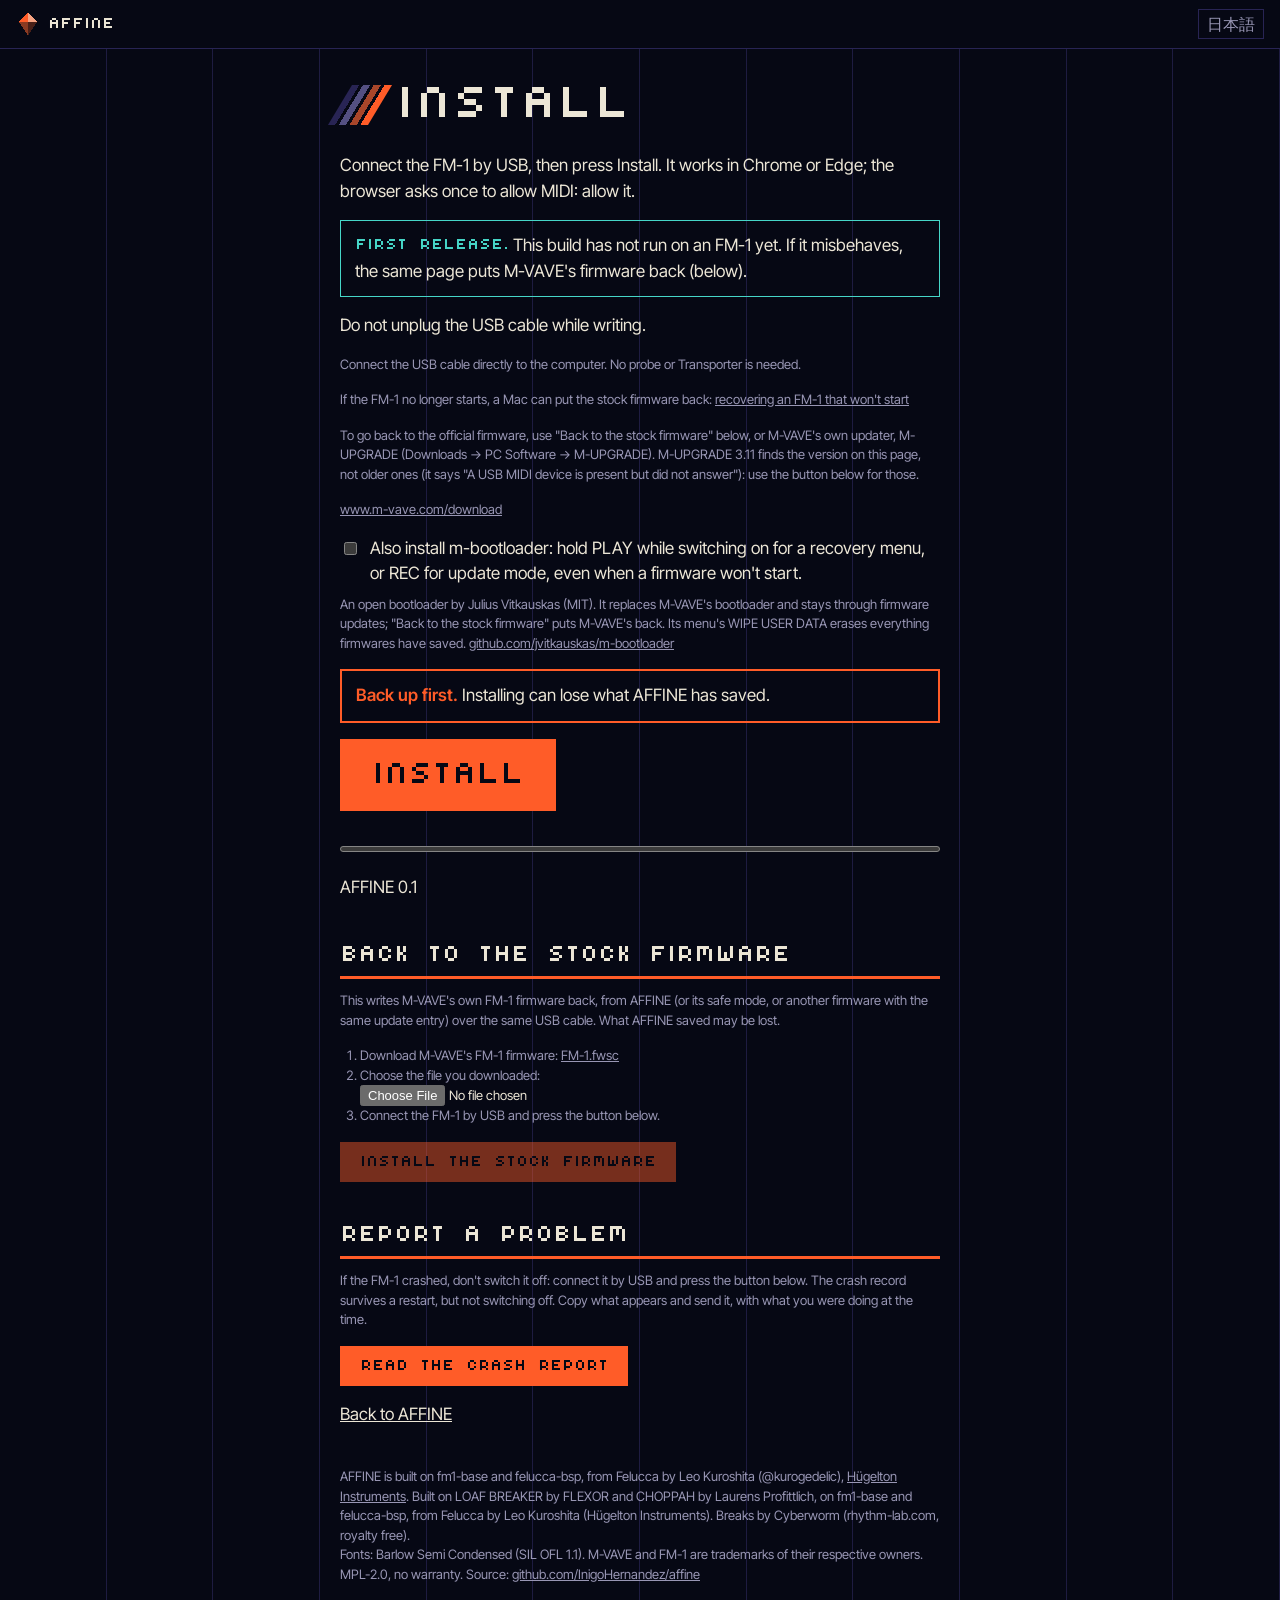
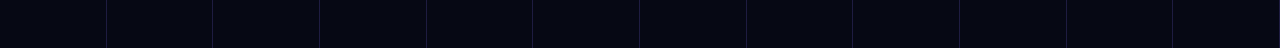
==== commit d03e3bef: "Site: the Skins section gone, the black keys' names fitted, no text cut or past its box at any width" ====
--- a/web/install/index.html
+++ b/web/install/index.html
@@ -78,7 +78,8 @@
 button { border-radius: 0; font: 400 16px/1 "AFF Pixel", ui-monospace, monospace; text-transform: uppercase; padding: 12px 20px; }
 button:hover:not(:disabled) { outline: 2px solid var(--accent); outline-offset: 2px; }
 button.plain { border-color: var(--line); }
-.lang { font: 400 16px/1 "AFF Pixel", ui-monospace, monospace; text-decoration: none; color: var(--dim); border: 1px solid var(--line); padding: 6px 8px; }
+.lang { font: 400 16px/1 "AFF Pixel", ui-monospace, monospace; text-decoration: none; color: var(--dim); border: 1px solid var(--line); padding: 6px 8px;
+  float: none; position: absolute; top: 9px; right: 16px; }   /* (in the bar: the title has the page's width) */
 #go { font-size: 32px; padding: 20px 32px; }
 progress { height: 12px; accent-color: var(--accent); }
 #log, textarea { border-radius: 0; border-color: var(--line); background: var(--card); }
@@ -92,13 +93,15 @@
 .affbar span { color: var(--dim); }
 .affnote { padding: 12px 14px; border: 1px solid var(--focus); color: var(--fg); }
 .affnote b { font: 400 16px/1 "AFF Pixel", ui-monospace, monospace; text-transform: uppercase; color: var(--focus); }
+@media (max-width: 480px) { h1 { font-size: 32px; gap: 12px; } h1::before { width: 28px; height: 28px; } }   /* (one line on a phone) */
+@media (max-width: 360px) { h1 { font-size: 24px; gap: 10px; } h1::before { width: 22px; height: 22px; } }
 </style>
 </head>
 <body>
-<nav class="affbar" aria-label="AFFINE"><a href="../"><svg viewBox="0 0 32 32" aria-hidden="true" shape-rendering="crispEdges"><path fill="#ff5c28" d="M16 1 4 13h12z"/><path fill="#f6a382" d="M16 1 28 13H16z"/><path fill="#8a3a22" d="M4 13h12v18z"/><path fill="#4a2018" d="M16 13h12L16 31z"/></svg>AFFINE</a><span>Install</span></nav>
+<nav class="affbar" aria-label="AFFINE"><a href="../"><svg viewBox="0 0 32 32" aria-hidden="true" shape-rendering="crispEdges"><path fill="#ff5c28" d="M16 1 4 13h12z"/><path fill="#f6a382" d="M16 1 28 13H16z"/><path fill="#8a3a22" d="M4 13h12v18z"/><path fill="#4a2018" d="M16 13h12L16 31z"/></svg>AFFINE</a></nav>
 <main>
   <button type="button" class="lang" id="lang" lang="ja">日本語</button>
-  <h1>Install AFFINE</h1>
+  <h1>Install</h1>
   <p data-t="intro">Connect the FM-1 by USB, then press Install. It works in Chrome or Edge; the browser asks once to allow MIDI: allow it.</p>
   <p class="affnote"><b>First release.</b> This build has not run on an FM-1 yet. If it misbehaves, the same page puts M-VAVE's firmware back (below).</p>
   <p data-t="warn">Do not unplug the USB cable while writing.</p>
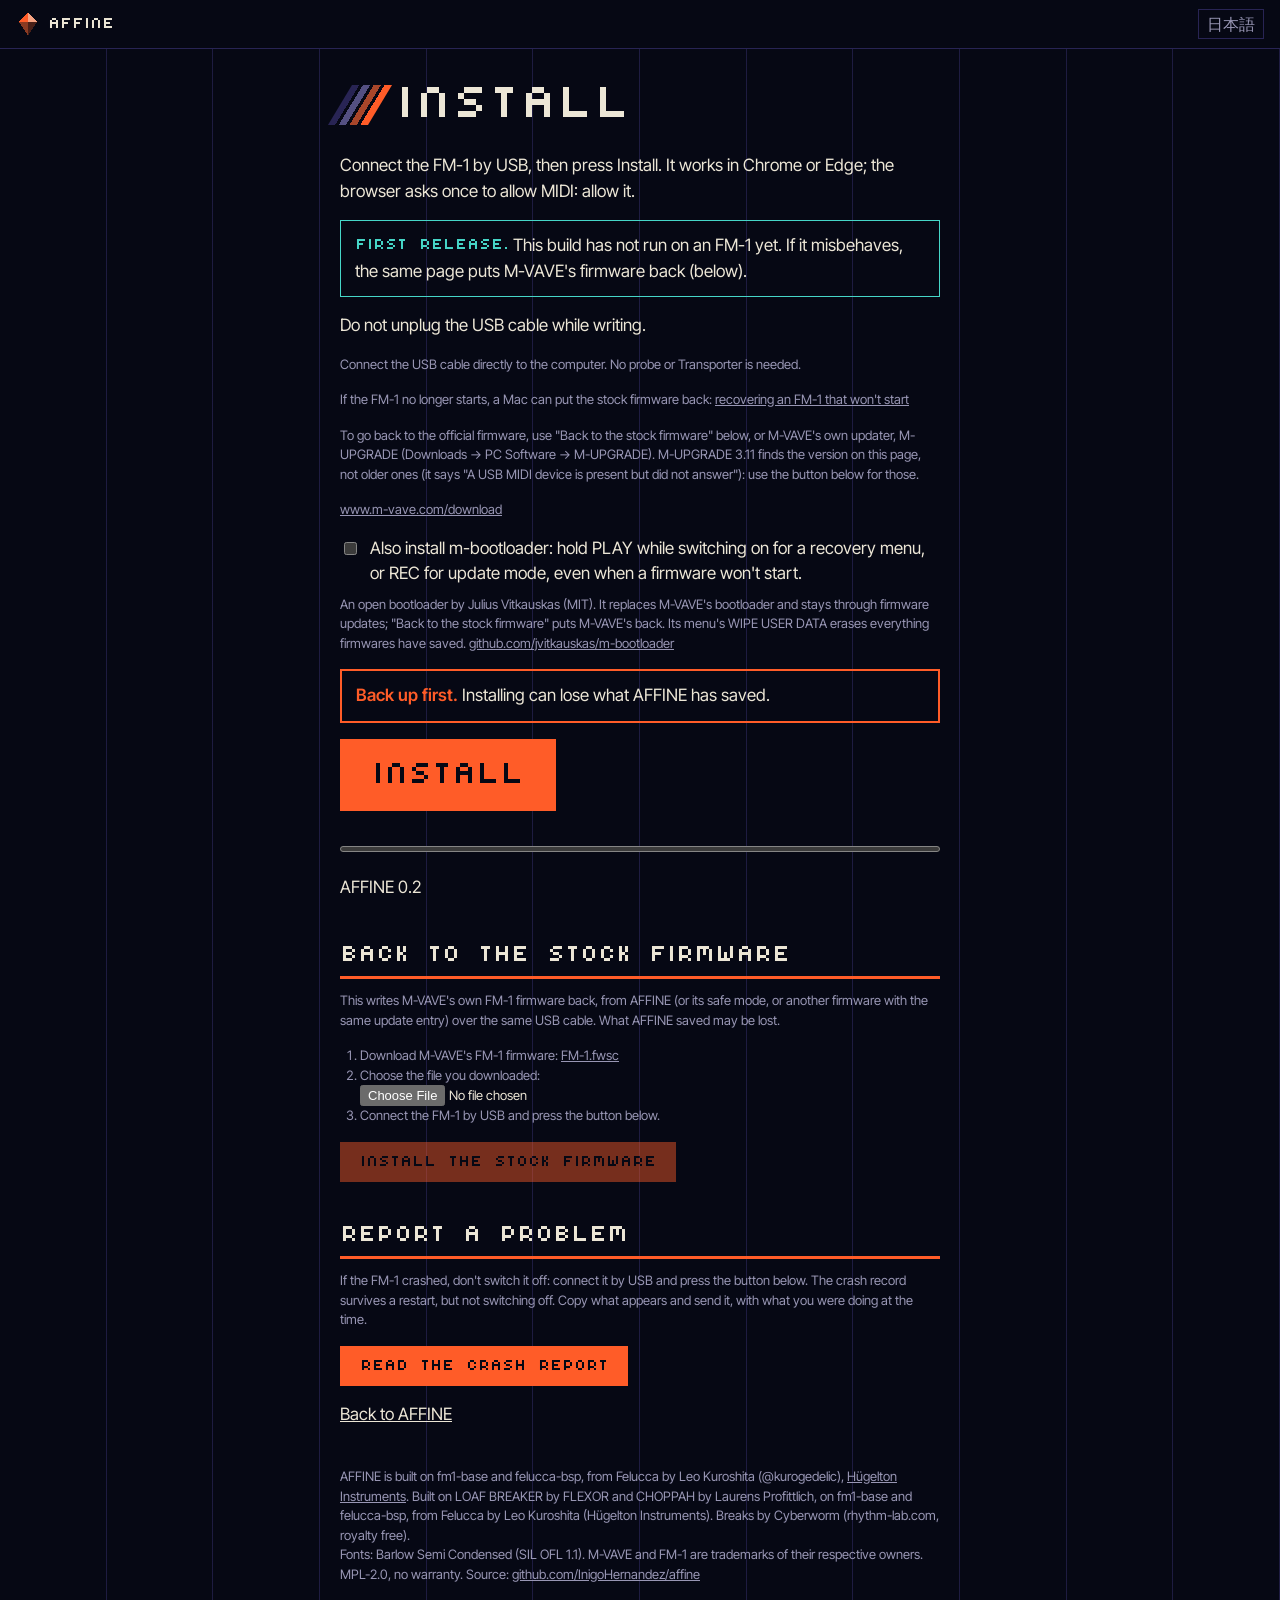
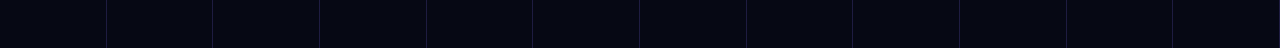
==== commit 188bac28: "0.2 on the site's installer (the owner: "upload for instaling fast"), the site's FM-1 on 0.2 affine-" ====
--- a/web/install/index.html
+++ b/web/install/index.html
@@ -58,7 +58,7 @@
   @media (prefers-reduced-motion: reduce) { * { transition: none !important; animation: none !important; } }
 </style>
 <link rel="icon" href="../gem.svg" type="image/svg+xml">
-<style>/* AFFINE (web/install_theme.py): the installer in POLYGON */
+<style>/* AFFINE (tools/install_theme.py): the installer in POLYGON */
 @font-face { font-family: "AFF Pixel"; src: url(../fonts/mono2k-font.otf) format("opentype"); font-display: block; }
 @font-face { font-family: "Inter Tight"; src: url(../fonts/InterTight-400.woff) format("woff"); font-weight: 400; }
 @font-face { font-family: "Inter Tight"; src: url(../fonts/InterTight-600.woff) format("woff"); font-weight: 600 900; }
@@ -1135,7 +1135,7 @@
   if (atEnd) el.scrollTop = el.scrollHeight;
 };
 let image = null, boot = null, res = null;
-const meta = {"version": "0.1", "product": "FM-1_2815000100", "pkg": "../firmware/affine-0.1.fwsc", "backup": false, "res": null, "boot": {"pkg": "../firmware/m-bootloader-1.2.fwsc", "version": "1.2", "sha256": "0e89141f52d1f2d62198d4f69147a2c15c8360806e64d48002990a6fdab6d6dd"}};
+const meta = {"version": "0.2", "product": "FM-1_2815000200", "pkg": "../firmware/affine-0.2.fwsc", "backup": false, "res": null, "boot": {"pkg": "../firmware/m-bootloader-1.2.fwsc", "version": "1.2", "sha256": "0e89141f52d1f2d62198d4f69147a2c15c8360806e64d48002990a6fdab6d6dd"}};
 /* the firmware's own steps around an install (its site's install_app script, or none): before(midi, ui) runs before
    anything is written, may ask (ui.ask) and returns its state, or false to stop there; after(midi, ui, state) once
    the new firmware has started (it waits for it itself). A failure in after is said, the install stays done */
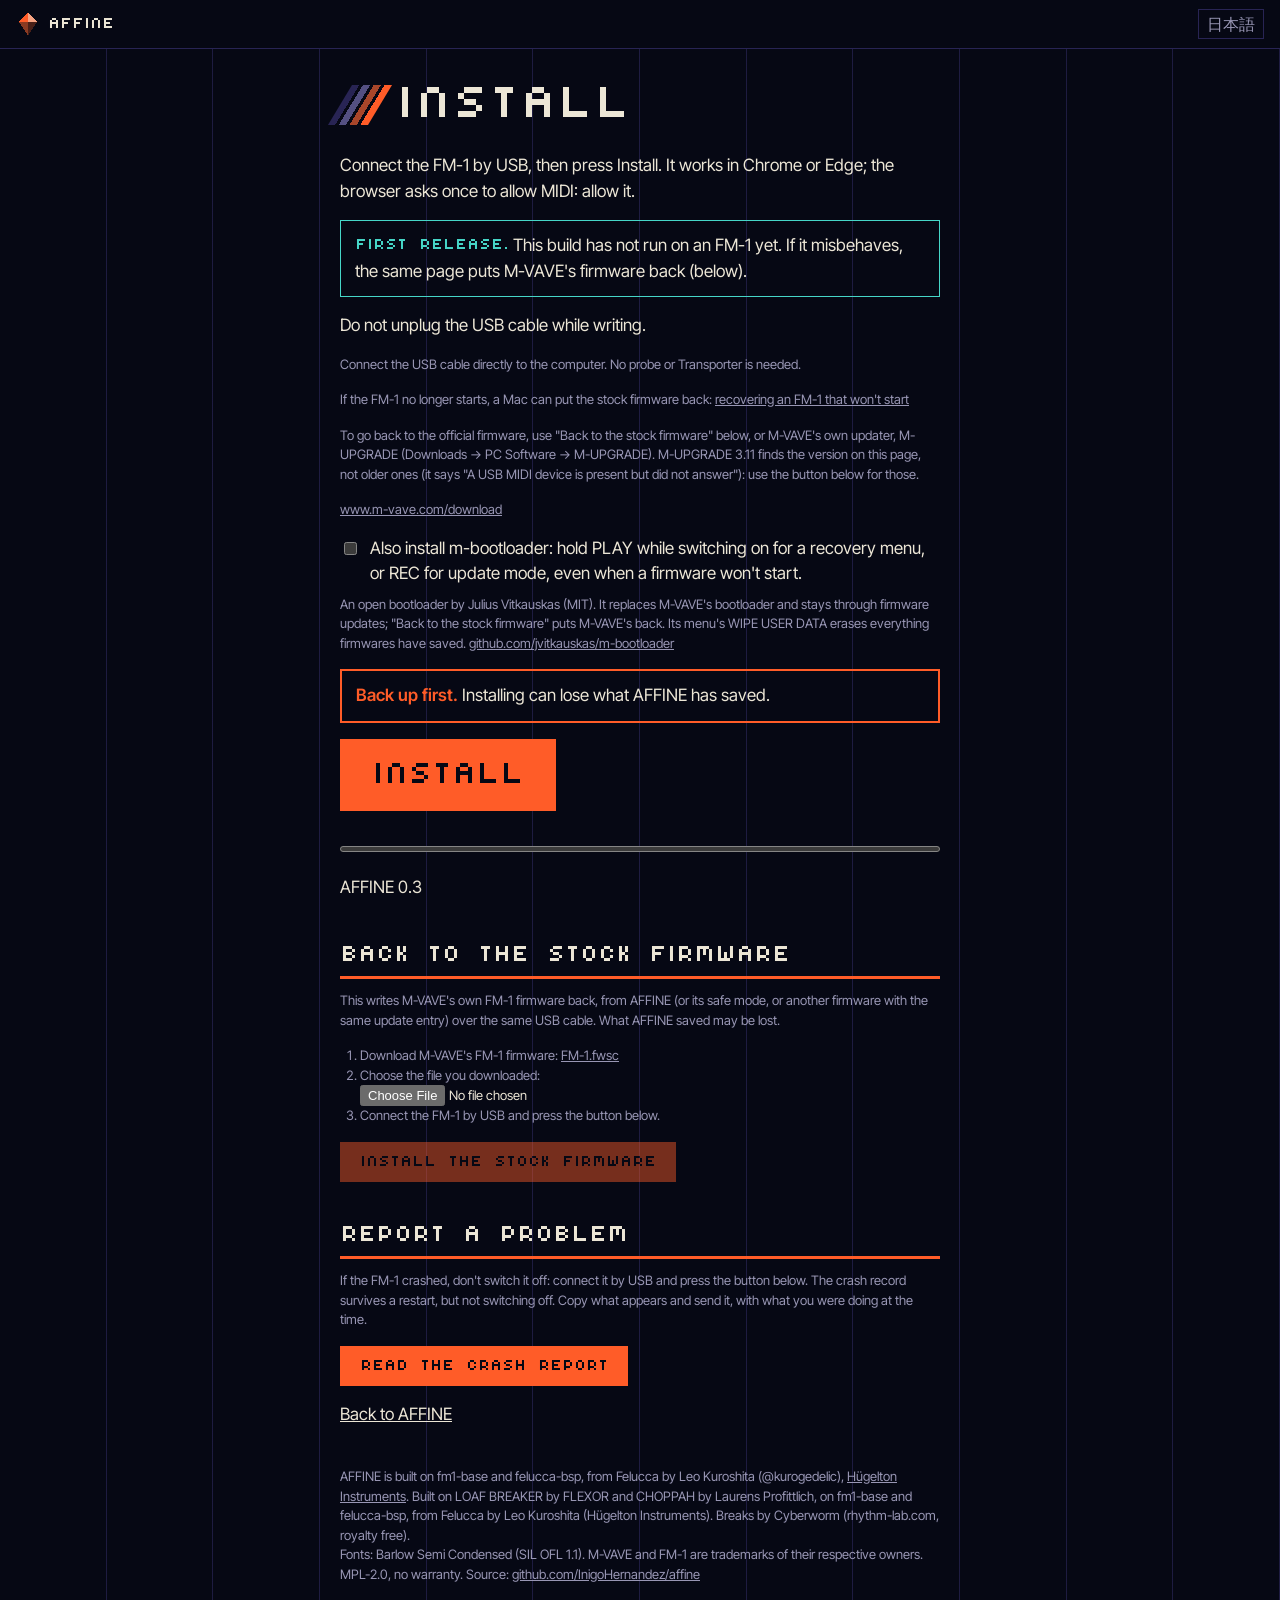
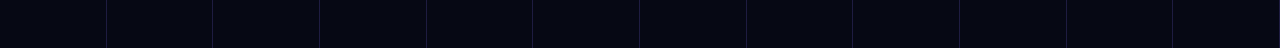
==== commit d9f74e97: "0.3 on the site's installer (the owner: "update go"): the controls redesign, the site's FM-1 on 0.3 " ====
--- a/web/install/index.html
+++ b/web/install/index.html
@@ -1135,7 +1135,7 @@
   if (atEnd) el.scrollTop = el.scrollHeight;
 };
 let image = null, boot = null, res = null;
-const meta = {"version": "0.2", "product": "FM-1_2815000200", "pkg": "../firmware/affine-0.2.fwsc", "backup": false, "res": null, "boot": {"pkg": "../firmware/m-bootloader-1.2.fwsc", "version": "1.2", "sha256": "0e89141f52d1f2d62198d4f69147a2c15c8360806e64d48002990a6fdab6d6dd"}};
+const meta = {"version": "0.3", "product": "FM-1_2815000300", "pkg": "../firmware/affine-0.3.fwsc", "backup": false, "res": null, "boot": {"pkg": "../firmware/m-bootloader-1.2.fwsc", "version": "1.2", "sha256": "0e89141f52d1f2d62198d4f69147a2c15c8360806e64d48002990a6fdab6d6dd"}};
 /* the firmware's own steps around an install (its site's install_app script, or none): before(midi, ui) runs before
    anything is written, may ask (ui.ask) and returns its state, or false to stop there; after(midi, ui, state) once
    the new firmware has started (it waits for it itself). A failure in after is said, the install stays done */
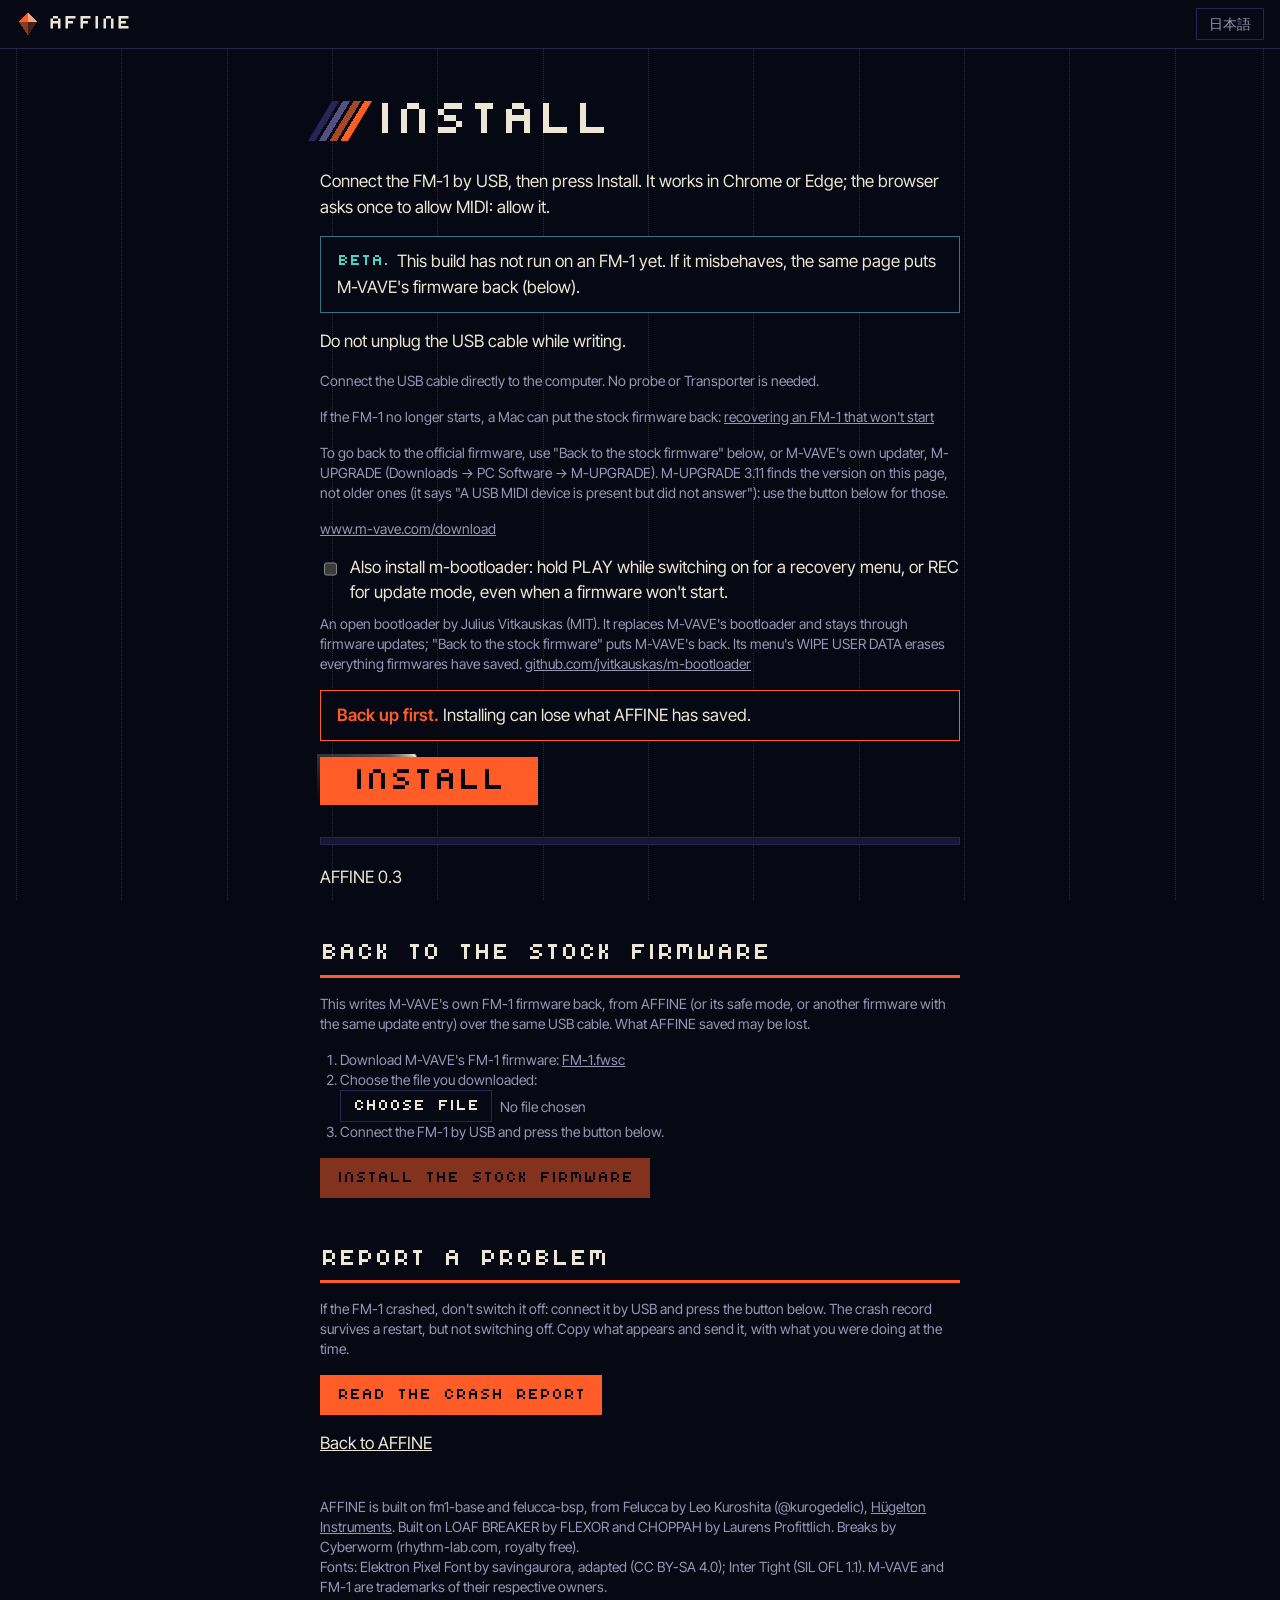
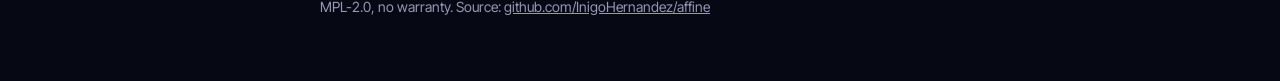
==== commit 60ffa605: "Site and installer on one system: components, grid, spacing and motion The owner's references (shadc" ====
--- a/web/install/index.html
+++ b/web/install/index.html
@@ -58,52 +58,98 @@
   @media (prefers-reduced-motion: reduce) { * { transition: none !important; animation: none !important; } }
 </style>
 <link rel="icon" href="../gem.svg" type="image/svg+xml">
-<style>/* AFFINE (tools/install_theme.py): the installer in POLYGON */
+<style>/* AFFINE (tools/install_theme.py): the installer on the site's system (web/style.css): POLYGON's colours, the 8 px
+ * scale, the 12-column rules, one button (primary, outline; 32 / 40 / 48), cards, a keycap-free page; motion from
+ * transitions.dev's tokens (the dialog opens like its modal), the Install button's beam after Libraries.dev's */
 @font-face { font-family: "AFF Pixel"; src: url(../fonts/mono2k-font.otf) format("opentype"); font-display: block; }
 @font-face { font-family: "Inter Tight"; src: url(../fonts/InterTight-400.woff) format("woff"); font-weight: 400; }
 @font-face { font-family: "Inter Tight"; src: url(../fonts/InterTight-600.woff) format("woff"); font-weight: 600 900; }
 :root, :root:not([data-theme="light"]), :root[data-theme="dark"] {
-  --bg: #060814; --fg: #ece6d6; --dim: #9896b4; --accent: #ff5c28; --on-accent: #060814; --bad: #ff8a73; --focus: #46d6c8;
-  --line: #282454; --card: #181634; color-scheme: dark; }
-html { background: var(--bg); }
-body { font: 17px/1.5 "Inter Tight", "Helvetica Neue", Arial, sans-serif;
-  background-image: repeating-linear-gradient(90deg, transparent 0 calc(100% / 12 - 1px), color-mix(in srgb, var(--line) 70%, transparent) calc(100% / 12 - 1px) calc(100% / 12)); }
-main { max-width: 600px; padding-top: 32px; }
-footer { max-width: 600px; }
-h1 { font: 400 48px/1 "AFF Pixel", ui-monospace, monospace; text-transform: uppercase; margin: 0 0 24px;
-  display: flex; align-items: center; gap: 16px; }
+  --bg: #060814; --fg: #ece6d6; --dim: #9896b4; --accent: #ff5c28; --on-accent: #060814; --bad: #ff8a73; --focus: #ff5c28;
+  --line: #282454; --card: #181634; --cool: #46d6c8; color-scheme: dark;
+  --pix: "AFF Pixel", ui-monospace, Menlo, monospace; --label: 400 16px / 20px var(--pix);
+  --s05: 4px; --s1: 8px; --s15: 12px; --s2: 16px; --s3: 24px; --s4: 32px; --s6: 48px; --gut: 16px; --max: 1440px;
+  --pad: max(var(--gut), calc((100% - var(--max)) / 2 + var(--gut)));
+  --h-sm: 32px; --h-md: 40px; --h-lg: 48px;
+  --duration-quick: 150ms; --duration-fast: 250ms; --ease-smooth-out: cubic-bezier(0.22, 1, 0.36, 1); }
+html { background: var(--bg); overflow-x: clip; }
+[hidden] { display: none !important; }   /* (the page hides its buttons with the attribute; a button's own display must not win) */
+body { font: 17px/1.5 "Inter Tight", "Helvetica Neue", Arial, sans-serif; -webkit-font-smoothing: antialiased; background: transparent; }
+.affrules { position: fixed; inset: 0; z-index: -1; pointer-events: none; display: grid; grid-template-columns: repeat(12, minmax(0, 1fr));
+  column-gap: var(--gut); padding: 0 var(--pad); }
+.affrules i { border-left: 1px dotted var(--line); }
+.affrules i:last-child { border-right: 1px dotted var(--line); }
+main, footer { max-width: 640px; padding-left: var(--gut); padding-right: var(--gut); }
+main { padding-top: var(--s6); }
+main > p, main > div, main > ol { margin: 0 0 var(--s2); }
+h1 { font: 400 48px/1 var(--pix); text-transform: uppercase; margin: 0 0 var(--s3); display: flex; align-items: center; gap: var(--s2); }
 h1::before { content: ""; flex: 0 0 auto; width: 40px; height: 40px; transform: skewX(-31deg);
   background: linear-gradient(90deg, var(--line) 0 18%, transparent 18% 27%, #545082 27% 45%, transparent 45% 54%, #a8462a 54% 72%, transparent 72% 81%, var(--accent) 81%); }
-h2 { font: 400 24px/1.1 "AFF Pixel", ui-monospace, monospace; text-transform: uppercase; padding-bottom: 8px; border-bottom: 3px solid var(--accent); }
-button { border-radius: 0; font: 400 16px/1 "AFF Pixel", ui-monospace, monospace; text-transform: uppercase; padding: 12px 20px; }
-button:hover:not(:disabled) { outline: 2px solid var(--accent); outline-offset: 2px; }
-button.plain { border-color: var(--line); }
-.lang { font: 400 16px/1 "AFF Pixel", ui-monospace, monospace; text-decoration: none; color: var(--dim); border: 1px solid var(--line); padding: 6px 8px;
-  float: none; position: absolute; top: 9px; right: 16px; }   /* (in the bar: the title has the page's width) */
-#go { font-size: 32px; padding: 20px 32px; }
-progress { height: 12px; accent-color: var(--accent); }
-#log, textarea { border-radius: 0; border-color: var(--line); background: var(--card); }
-.backup { border-radius: 0; }
-dialog { border-radius: 0; border: 1px solid var(--accent); }
-.affbar { display: flex; justify-content: space-between; align-items: center; gap: 16px; min-height: 48px; padding: 0 16px;
-  border-bottom: 1px solid var(--line); background: var(--bg); font: 400 16px/1 "AFF Pixel", ui-monospace, monospace; text-transform: uppercase; }
-.affbar a { display: inline-flex; align-items: center; gap: 8px; text-decoration: none; }
+h2 { font: 400 24px/1.1 var(--pix); text-transform: uppercase; margin: var(--s6) 0 var(--s2); padding-bottom: var(--s1); border-bottom: 3px solid var(--accent); }
+.small { font-size: 14px; line-height: 20px; }
+/* buttons: primary (hot), .plain outline; 40 high, Install 48 */
+button { display: inline-flex; align-items: center; justify-content: center; height: var(--h-md); padding: 0 var(--s2); border-radius: 0;
+  font: var(--label); text-transform: uppercase; color: var(--on-accent); background: var(--accent); border: 1px solid var(--accent);
+  transition: background-color var(--duration-quick) var(--ease-smooth-out), color var(--duration-quick) var(--ease-smooth-out); }
+button:hover:not(:disabled) { background: var(--bg); color: var(--accent); }
+button:active:not(:disabled) { transform: translateY(1px); }
+button:disabled { opacity: 0.5; }
+button.plain { color: var(--fg); background: var(--bg); border-color: var(--line); }
+button.plain:hover:not(:disabled) { color: var(--fg); border-color: var(--fg); }
+:focus-visible { outline: 2px solid var(--accent); outline-offset: 2px; }
+.lang { position: absolute; top: var(--s1); right: var(--pad); height: var(--h-sm); padding: 0 var(--s15); float: none;
+  font: 400 14px/1 "Inter Tight", sans-serif; text-transform: none; text-decoration: none; color: var(--dim); background: var(--bg); border: 1px solid var(--line); }
+.lang:hover:not(:disabled) { color: var(--fg); background: var(--bg); border-color: var(--fg); }
+#go { position: relative; height: var(--h-lg); padding: 0 var(--s4); font-size: 32px; }
+/* the beam round Install, in pixel steps (once it can be pressed) */
+@property --beam { syntax: "<angle>"; inherits: false; initial-value: 0deg; }
+#go:not(:disabled)::before { content: ""; position: absolute; inset: -4px; padding: 3px; pointer-events: none;
+  background: conic-gradient(from var(--beam), transparent 0 72%, color-mix(in srgb, var(--fg) 35%, transparent) 84%, var(--fg) 92%, transparent 93%);
+  -webkit-mask: linear-gradient(#000 0 0) content-box, linear-gradient(#000 0 0); -webkit-mask-composite: xor;
+  mask: linear-gradient(#000 0 0) content-box exclude, linear-gradient(#000 0 0); animation: beam 2.8s steps(56) infinite; }
+@keyframes beam { to { --beam: 360deg; } }
+input[type=file] { font-size: 14px; color: var(--dim); }
+input[type=file]::file-selector-button { height: var(--h-sm); margin-right: var(--s1); padding: 0 var(--s15); font: var(--label); text-transform: uppercase;
+  color: var(--fg); background: var(--bg); border: 1px solid var(--line); border-radius: 0; cursor: pointer; }
+input[type=file]::file-selector-button:hover { border-color: var(--fg); }
+input[type=checkbox] { accent-color: var(--accent); width: 16px; height: 16px; }
+progress { appearance: none; -webkit-appearance: none; height: 8px; border: 1px solid var(--line); background: var(--card); }
+progress::-webkit-progress-bar { background: var(--card); }
+progress::-webkit-progress-value { background: var(--accent); transition: width var(--duration-fast) var(--ease-smooth-out); }
+progress::-moz-progress-bar { background: var(--accent); }
+#log, textarea { border-radius: 0; border: 1px solid var(--line); background: var(--card); }
+/* cards: the note, the backup, the dialogs */
+.affnote, .backup { padding: var(--s15) var(--s2); border: 1px solid var(--line); border-radius: 0; background: var(--bg); }
+.affnote { border-color: color-mix(in srgb, var(--cool) 45%, var(--line)); }
+.affnote b { font: var(--label); text-transform: uppercase; color: var(--cool); margin-right: var(--s05); }
+.backup { border-color: var(--accent); }
+dialog { border-radius: 0; border: 1px solid var(--line); background: var(--card); padding: var(--s3); box-shadow: none; }
+dialog h2 { margin-top: 0; }
+dialog .row { gap: var(--s1); }
+dialog[open] { animation: aff-modal var(--duration-fast) var(--ease-smooth-out); }
+dialog[open]::backdrop { background: rgba(6, 8, 20, 0.7); animation: aff-fade var(--duration-fast) var(--ease-smooth-out); }
+@keyframes aff-modal { from { opacity: 0; scale: 0.96; } }
+@keyframes aff-fade { from { opacity: 0; } }
+/* the bar: the site's header */
+.affbar { position: relative; display: flex; justify-content: space-between; align-items: center; gap: var(--s2); min-height: var(--h-lg);
+  padding: 0 var(--pad); border-bottom: 1px solid var(--line); background: var(--bg); font: 400 20px/1 var(--pix); text-transform: uppercase; }
+.affbar a { display: inline-flex; align-items: center; gap: var(--s1); text-decoration: none; }
 .affbar a:hover { color: var(--accent); }
 .affbar svg { width: 24px; height: 24px; }
-.affbar span { color: var(--dim); }
-.affnote { padding: 12px 14px; border: 1px solid var(--focus); color: var(--fg); }
-.affnote b { font: 400 16px/1 "AFF Pixel", ui-monospace, monospace; text-transform: uppercase; color: var(--focus); }
-@media (max-width: 480px) { h1 { font-size: 32px; gap: 12px; } h1::before { width: 28px; height: 28px; } }   /* (one line on a phone) */
+footer { padding-bottom: var(--s6); }
+@media (max-width: 480px) { h1 { font-size: 32px; gap: 12px; } h1::before { width: 28px; height: 28px; } #go { font-size: 24px; } }   /* (one line on a phone) */
 @media (max-width: 360px) { h1 { font-size: 24px; gap: 10px; } h1::before { width: 22px; height: 22px; } }
+@media (prefers-reduced-motion: reduce) { #go::before { animation: none; } dialog[open], dialog[open]::backdrop { animation: none; } }
 </style>
 </head>
 <body>
+<div class="affrules" aria-hidden="true"><i></i><i></i><i></i><i></i><i></i><i></i><i></i><i></i><i></i><i></i><i></i><i></i></div>
 <nav class="affbar" aria-label="AFFINE"><a href="../"><svg viewBox="0 0 32 32" aria-hidden="true" shape-rendering="crispEdges"><path fill="#ff5c28" d="M16 1 4 13h12z"/><path fill="#f6a382" d="M16 1 28 13H16z"/><path fill="#8a3a22" d="M4 13h12v18z"/><path fill="#4a2018" d="M16 13h12L16 31z"/></svg>AFFINE</a></nav>
 <main>
   <button type="button" class="lang" id="lang" lang="ja">日本語</button>
   <h1>Install</h1>
   <p data-t="intro">Connect the FM-1 by USB, then press Install. It works in Chrome or Edge; the browser asks once to allow MIDI: allow it.</p>
-  <p class="affnote"><b>First release.</b> This build has not run on an FM-1 yet. If it misbehaves, the same page puts M-VAVE's firmware back (below).</p>
+  <p class="affnote"><b>Beta.</b> This build has not run on an FM-1 yet. If it misbehaves, the same page puts M-VAVE's firmware back (below).</p>
   <p data-t="warn">Do not unplug the USB cable while writing.</p>
   <p class="small" data-t="direct"></p>
   <p class="small"><span data-t="brick"></span>
@@ -166,8 +212,8 @@
   </form>
 </dialog>
 <footer>
-  <p class="small">AFFINE is built on fm1-base and felucca-bsp, from Felucca by Leo Kuroshita (@kurogedelic), <a href="https://hugelton.com" target="_blank" rel="noopener">Hügelton Instruments<span class="sr" data-t="newtab"> (opens in a new tab)</span></a>. Built on LOAF BREAKER by FLEXOR and CHOPPAH by Laurens Profittlich, on fm1-base and felucca-bsp, from Felucca by Leo Kuroshita (Hügelton Instruments). Breaks by Cyberworm (rhythm-lab.com, royalty free).<br>
-    Fonts: Barlow Semi Condensed (SIL OFL 1.1). M-VAVE and FM-1 are trademarks of their respective owners.<br>
+  <p class="small">AFFINE is built on fm1-base and felucca-bsp, from Felucca by Leo Kuroshita (@kurogedelic), <a href="https://hugelton.com" target="_blank" rel="noopener">Hügelton Instruments<span class="sr" data-t="newtab"> (opens in a new tab)</span></a>. Built on LOAF BREAKER by FLEXOR and CHOPPAH by Laurens Profittlich. Breaks by Cyberworm (rhythm-lab.com, royalty free).<br>
+    Fonts: Elektron Pixel Font by savingaurora, adapted (CC BY-SA 4.0); Inter Tight (SIL OFL 1.1). M-VAVE and FM-1 are trademarks of their respective owners.<br>
     <span data-t="license"></span> <a href="https://github.com/InigoHernandez/affine" target="_blank" rel="noopener">github.com/InigoHernandez/affine<span class="sr" data-t="newtab"> (opens in a new tab)</span></a></p>
 </footer>
 <script type="module">
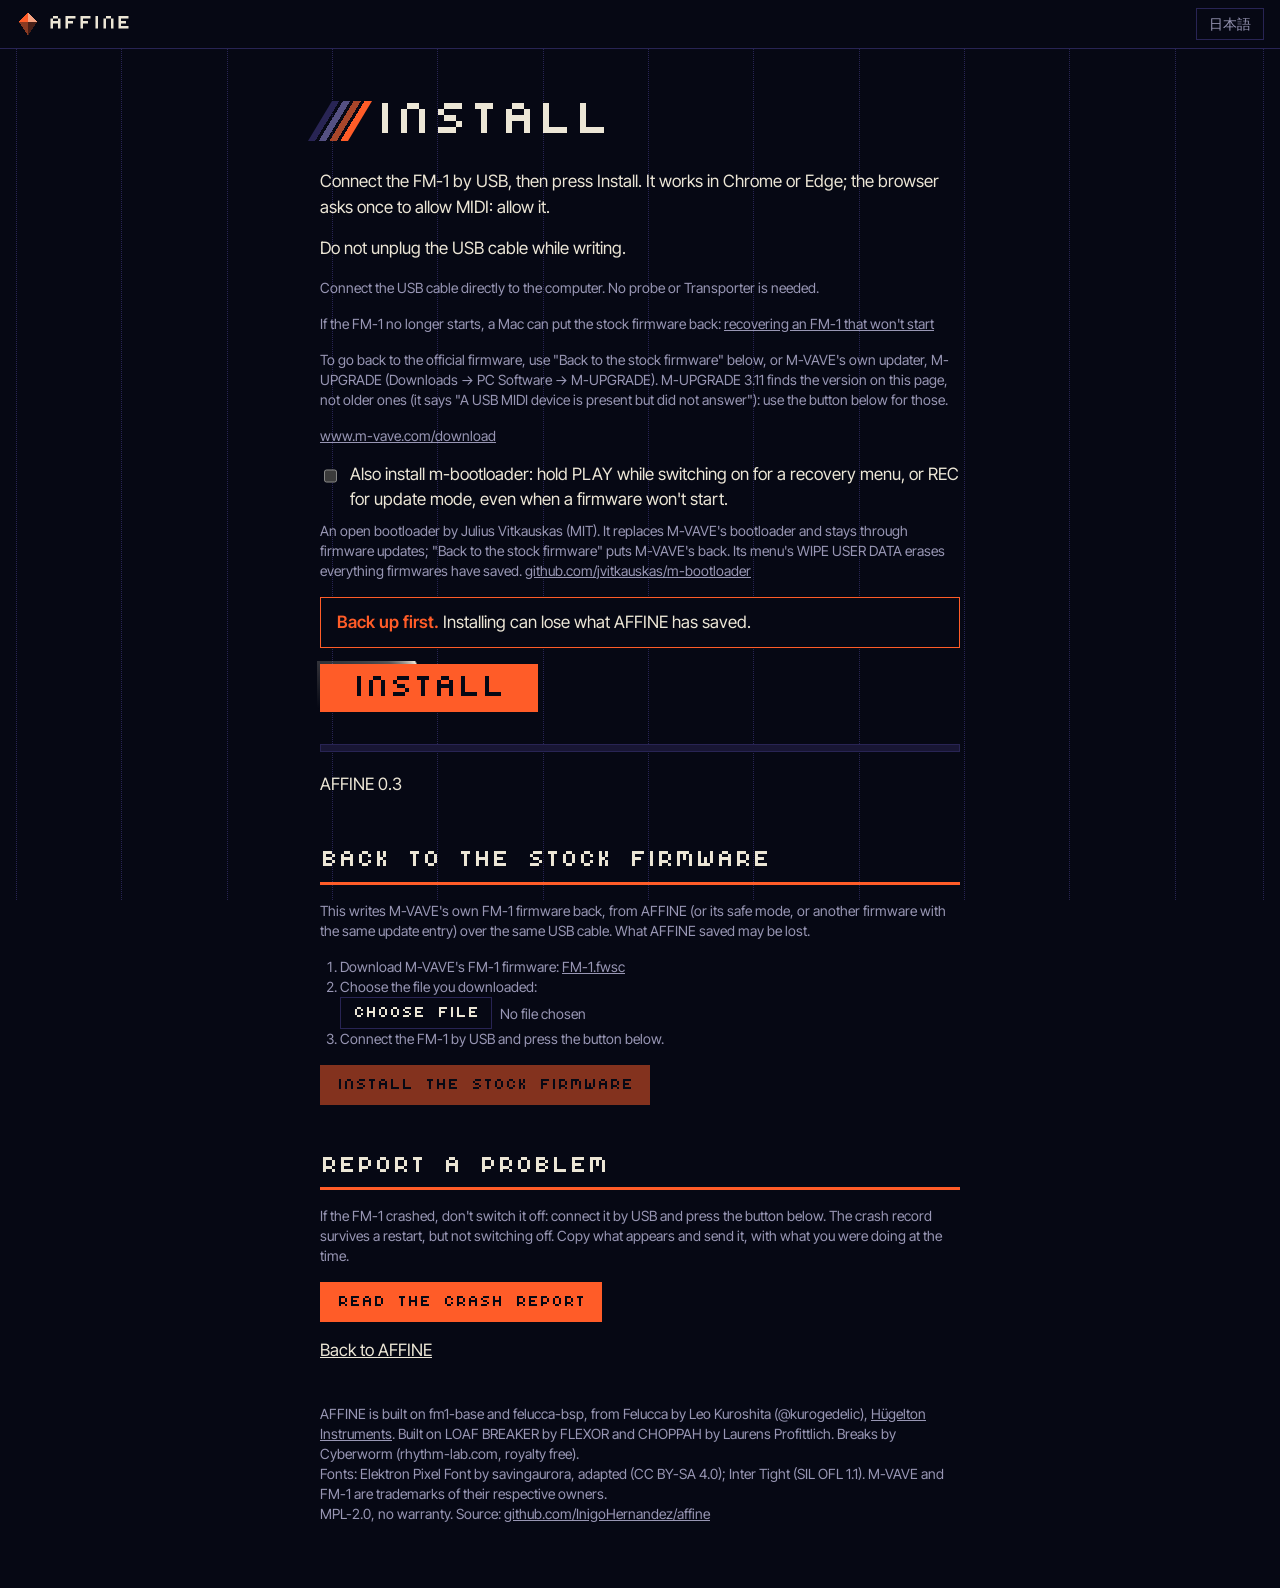
==== commit 8fd3b741: "0.3 tested on an FM-1: every step good The owner ran docs/hardware-test-0.3.md on their FM-1: all go" ====
--- a/web/install/index.html
+++ b/web/install/index.html
@@ -149,7 +149,6 @@
   <button type="button" class="lang" id="lang" lang="ja">日本語</button>
   <h1>Install</h1>
   <p data-t="intro">Connect the FM-1 by USB, then press Install. It works in Chrome or Edge; the browser asks once to allow MIDI: allow it.</p>
-  <p class="affnote"><b>Beta.</b> This build has not run on an FM-1 yet. If it misbehaves, the same page puts M-VAVE's firmware back (below).</p>
   <p data-t="warn">Do not unplug the USB cable while writing.</p>
   <p class="small" data-t="direct"></p>
   <p class="small"><span data-t="brick"></span>
